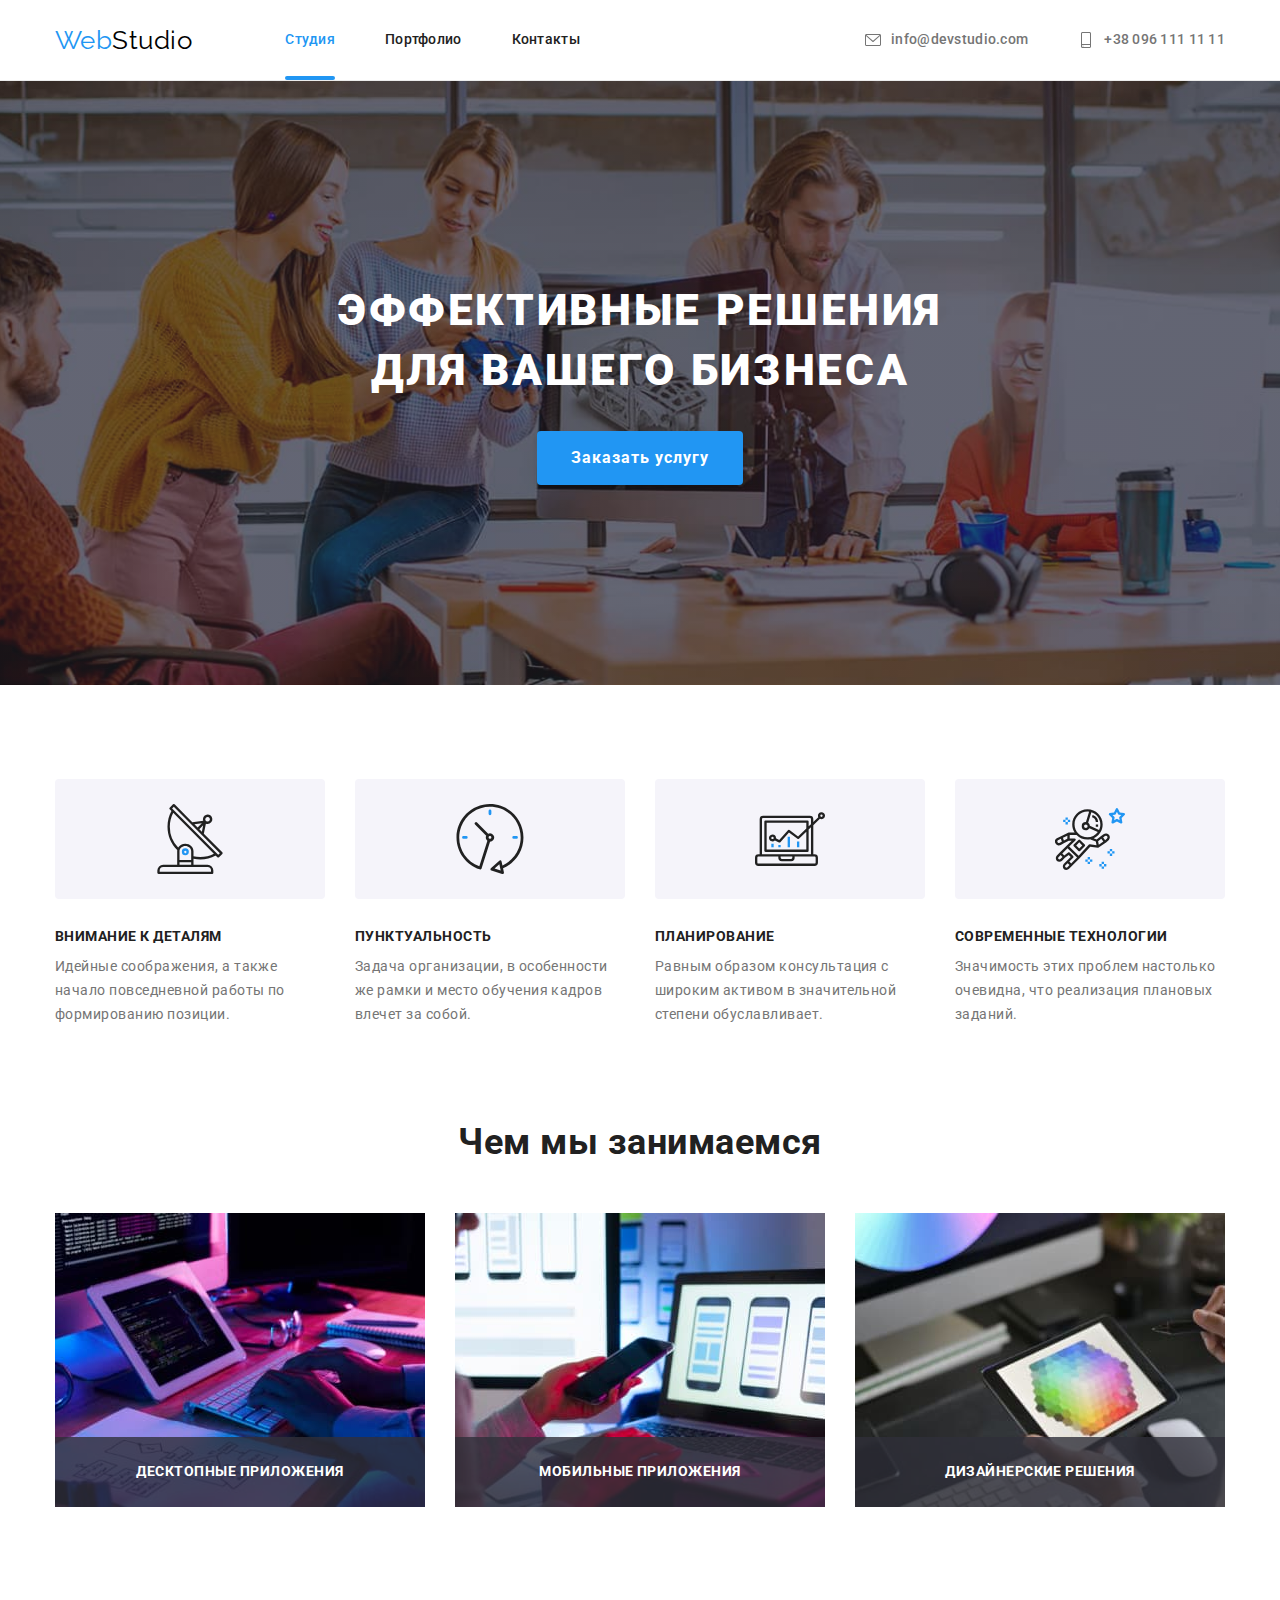
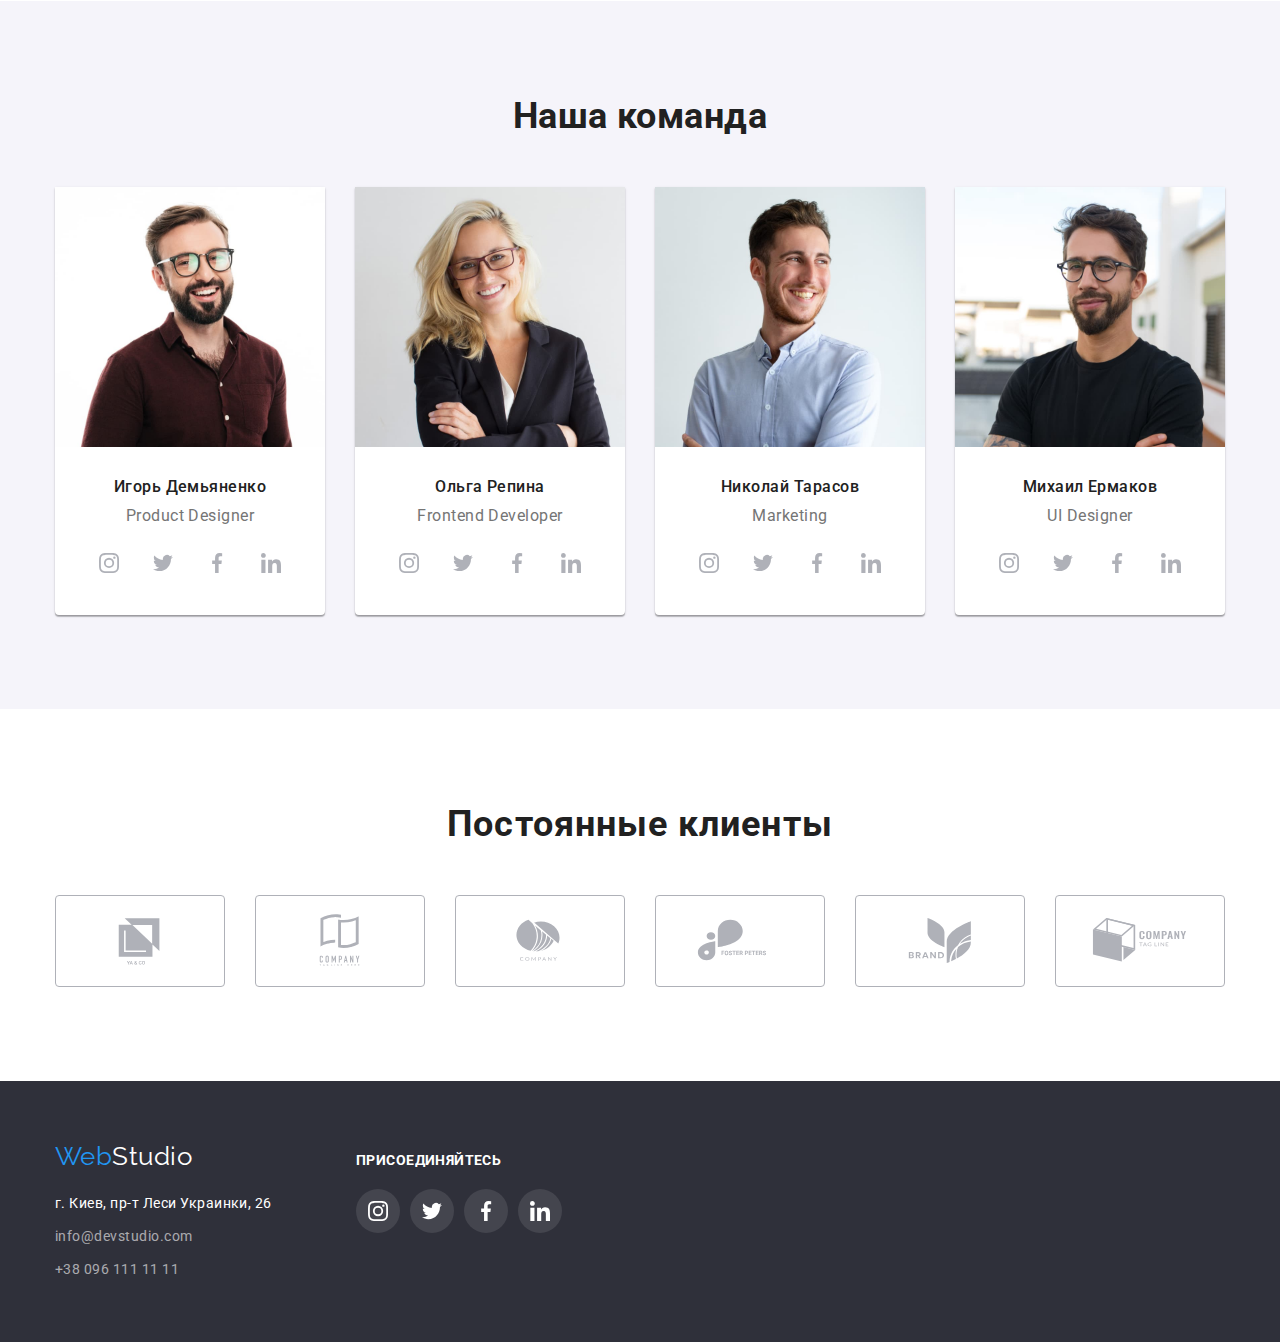
==== index.html @ 8c53078a "copy hw-05" ====
<!DOCTYPE html>
<html lang="ru">

<head>
    <meta charset="UTF-8">
    <meta http-equiv="X-UA-Compatible" content="IE=edge">
    <meta name="viewport" content="width=device-width, initial-scale=1.0">
    <title lang="en">Studio</title>
    <link
        href="https://fonts.googleapis.com/css2?family=Raleway:wght@700&family=Roboto:wght@400;500;700;900&display=swap"
        rel="stylesheet">
    <link rel="stylesheet"
        href="https://cdnjs.cloudflare.com/ajax/libs/modern-normalize/1.1.0/modern-normalize.min.css">
    <link rel="stylesheet" href="./css/styles.css">
</head>

<body>
    <!--Шапка сайта-->
    <header class="page-header">
        <div class="container main-nav">
            <nav class="main-nav">
                <a lang="en" href="./index.html" class="logo link">Web<span class="logo-black">Studio</span></a>
                <ul class="site-nav lists">
                    <li class="item"><a href="./index.html" class="link current">Студия</a></li>
                    <li class="item"><a href="./portfolio.html" class="link">Портфолио</a></li>
                    <li class="item"><a href="" class="link">Контакты</a></li>
                </ul>
            </nav>
            <ul class="auth-nav lists">
                <li class="item"><a href="mailto:info@devstudio.com" lang="en" class="link"><svg class="nav-icon"
                            width="16px" height="16px">
                            <use href="./images/icons.svg#icon-mail"></use>
                        </svg>info@devstudio.com</a></li>
                <li class="item"><a href="tel:+380961111111" class="link"><svg class="nav-icon" width="16px"
                            height="16px">
                            <use href="./images/icons.svg#icon-smartphone"></use>
                        </svg>+38 096 111 11 11</a></li>
            </ul>
        </div>
    </header>
    <!--Основная страница-->
    <main>
        <!--Герой-->
        <section class="hero">
            <div class="hero-overlay">
                <h1 class="hero-title">Эффективные решения для вашего бизнеса</h1>
                <button type="button" class="btn" data-modal-open>Заказать услугу</button>
            </div>
        </section>
        <!--Особенности-->
        <section class="section">
            <div class="container">
                <ul class="features-list lists">
                    <li class="item">
                        <div class="features-icon"><svg width="70px" height="70px">
                                <use href="./images/icons.svg#icon-antenna"></use>
                            </svg></div>
                        <h3 class="features-title">Внимание к деталям</h3>
                        <p class="features-text">Идейные соображения, а также начало повседневной работы по формированию
                            позиции.</p>
                    </li>
                    <li class="item">
                        <div class="features-icon"><svg width="70px" height="70px">
                                <use href="./images/icons.svg#icon-clock"></use>
                            </svg></div>
                        <h3 class="features-title">Пунктуальность</h3>
                        <p class="features-text">Задача организации, в особенности же рамки и место обучения кадров
                            влечет
                            за собой.</p>
                    </li>
                    <li class="item">
                        <div class="features-icon"><svg width="70px" height="70px">
                                <use href="./images/icons.svg#icon-diagram"></use>
                            </svg></div>
                        <h3 class="features-title">Планирование</h3>
                        <p class="features-text">Равным образом консультация с широким активом в значительной степени
                            обуславливает.</p>
                    </li>
                    <li class="item">
                        <div class="features-icon"><svg width="70px" height="70px">
                                <use href="./images/icons.svg#icon-astronaut"></use>
                            </svg></div>
                        <h3 class="features-title">Современные технологии</h3>
                        <p class="features-text">Значимость этих проблем настолько очевидна, что реализация плановых
                            заданий.</p>
                    </li>
                </ul>
            </div>
        </section>
        <!--Чем мы занимаемся-->
        <section class="section about">
            <div class="container">
                <h2 class="about-title">Чем мы занимаемся</h2>
                <ul class="about-list lists">
                    <li class="about-list-item">
                        <img src="./images/box1.jpg" alt="разработка приложений" width="370">
                        <p class="about-list-overlay">Десктопные приложения</p>
                    </li>
                    <li class="about-list-item">
                        <img src="./images/box2.jpg" alt="разработка макета сайта" width="370">
                        <p class="about-list-overlay">Мобильные приложения</p>
                    </li>
                    <li class="about-list-item">
                        <img src="./images/box3.jpg" alt="выбор оттенка из палитры цветов " width="370">
                        <p class="about-list-overlay">Дизайнерские решения</p>
                    </li>
                </ul>
            </div>
        </section>
        <!--Наша команда-->
        <section class="section-team">
            <div class="container">
                <h2 class="team-title">Наша команда</h2>
                <ul class="team-list lists">
                    <li class="item">
                        <img src="./images/ihor.jpg" alt="мужчина с бородой в красной рубашке" width="270" height="260">
                        <div class="team-list-text">
                            <h3 class="title">Игорь Демьяненко</h3>
                            <p lang="en" class="text">Product Designer</p>
                            <ul class="social-list lists">
                                <li class="social-list-item">
                                    <a href="/" class="social-link"><svg class="social-icon" width="20" height="20">
                                            <use href="./images/icons.svg#icon-team_instagram"></use>
                                        </svg></a>
                                </li>
                                <li class="social-list-item"><a href="/" class="social-link"><svg class="social-icon"
                                            width="20" height="20">
                                            <use href="./images/icons.svg#icon-team_twitter"></use>
                                        </svg></a></li>
                                <li class="social-list-item"><a href="/" class="social-link"><svg class="social-icon"
                                            width="20" height="20">
                                            <use href="./images/icons.svg#icon-team_facebook"></use>
                                        </svg></a></li>
                                <li class="social-list-item"><a href="/" class="social-link"><svg class="social-icon"
                                            width="20" height="20">
                                            <use href="./images/icons.svg#icon-team_linkedin"></use>
                                        </svg></a></li>
                            </ul>
                        </div>
                    </li>
                    <li class="item">
                        <img src="./images/olga.jpg" alt="девушка в черном пиджаке" width="270" height="260">
                        <div class="team-list-text">
                            <h3 class="title">Ольга Репина</h3>
                            <p lang="en" class="text">Frontend Developer</p>
                            <ul class="social-list lists">
                                <li class="social-list-item">
                                    <a href="/" class="social-link"><svg class="social-icon" width="20px" height="20px">
                                            <use href="./images/icons.svg#icon-team_instagram"></use>
                                        </svg></a>
                                </li>
                                <li class="social-list-item"><a href="/" class="social-link"><svg class="social-icon"
                                            width="20px" height="20px">
                                            <use href="./images/icons.svg#icon-team_twitter"></use>
                                        </svg></a></li>
                                <li class="social-list-item"><a href="/" class="social-link"><svg class="social-icon"
                                            width="20px" height="20px">
                                            <use href="./images/icons.svg#icon-team_facebook"></use>
                                        </svg></a></li>
                                <li class="social-list-item"><a href="/" class="social-link"><svg class="social-icon"
                                            width="20px" height="20px">
                                            <use href="./images/icons.svg#icon-team_linkedin"></use>
                                        </svg></a></li>
                            </ul>
                        </div>
                    </li>
                    <li class="item">
                        <img src="./images/nikolay.jpg" alt="мужчина в голубой рубашке" width="270" height="260">
                        <div class="team-list-text">
                            <h3 class="title">Николай Тарасов</h3>
                            <p lang="en" class="text">Marketing</p>
                            <ul class="social-list lists">
                                <li class="social-list-item">
                                    <a href="/" class="social-link"><svg class="social-icon" width="20px" height="20px">
                                            <use href="./images/icons.svg#icon-team_instagram"></use>
                                        </svg></a>
                                </li>
                                <li class="social-list-item"><a href="/" class="social-link"><svg class="social-icon"
                                            width="20px" height="20px">
                                            <use href="./images/icons.svg#icon-team_twitter"></use>
                                        </svg></a></li>
                                <li class="social-list-item"><a href="/" class="social-link"><svg class="social-icon"
                                            width="20px" height="20px">
                                            <use href="./images/icons.svg#icon-team_facebook"></use>
                                        </svg></a></li>
                                <li class="social-list-item"><a href="/" class="social-link"><svg class="social-icon"
                                            width="20px" height="20px">
                                            <use href="./images/icons.svg#icon-team_linkedin"></use>
                                        </svg></a></li>
                            </ul>
                        </div>
                    </li>
                    <li class="item">
                        <img src="./images/mikola.jpg" alt="Мужчина с бородой в черной футболке" width="270"
                            height="260">
                        <div class="team-list-text">
                            <h3 class="title">Михаил Ермаков</h3>
                            <p lang="en" class="text">UI Designer</p>
                            <ul class="social-list lists">
                                <li class="social-list-item">
                                    <a href="/" class="social-link"><svg class="social-icon" width="20px" height="20px">
                                            <use href="./images/icons.svg#icon-team_instagram"></use>
                                        </svg></a>
                                </li>
                                <li class="social-list-item"><a href="/" class="social-link"><svg class="social-icon"
                                            width="20px" height="20px">
                                            <use href="./images/icons.svg#icon-team_twitter"></use>
                                        </svg></a></li>
                                <li class="social-list-item"><a href="/" class="social-link"><svg class="social-icon"
                                            width="20px" height="20px">
                                            <use href="./images/icons.svg#icon-team_facebook"></use>
                                        </svg></a></li>
                                <li class="social-list-item"><a href="/" class="social-link"><svg class="social-icon"
                                            width="20px" height="20px">
                                            <use href="./images/icons.svg#icon-team_linkedin"></use>
                                        </svg></a></li>
                            </ul>
                        </div>
                    </li>
                </ul>
            </div>
        </section>
        <!--Клиенты-->
        <section class="section-clients">
            <div class="container">
                <h2 class="clients-title">Постоянные клиенты</h2>
                <ul class="clients-list lists">
                    <li class="clients-item"><a href="/" class="clients-link"><svg class="clients-icon" width="106"
                                height="60px">
                                <use href="./images/icons.svg#icon-company_one"></use>
                            </svg></a></li>
                    <li class="clients-item"><a href="/" class="clients-link"><svg class="clients-icon" width="106"
                                height="60px">
                                <use href="./images/icons.svg#icon-company_two"></use>
                            </svg></a></li>
                    <li class="clients-item"><a href="/" class="clients-link"><svg class="clients-icon" width="106"
                                height="60px">
                                <use href="./images/icons.svg#icon-company_three"></use>
                            </svg></a></li>
                    <li class="clients-item"><a href="/" class="clients-link"><svg class="clients-icon" width="106"
                                height="60px">
                                <use href="./images/icons.svg#icon-company_four"></use>
                            </svg></a></li>
                    <li class="clients-item"><a href="/" class="clients-link"><svg class="clients-icon" width="106"
                                height="60px">
                                <use href="./images/icons.svg#icon-company_five"></use>
                            </svg></a></li>
                    <li class="clients-item"><a href="/" class="clients-link"><svg class="clients-icon" width="106"
                                height="60px">
                                <use href="./images/icons.svg#icon-company_six"></use>
                            </svg></a></li>
                </ul>
            </div>

        </section>

    </main>
    <!--Подвал-->
    <footer class="footer">
        <div class="container">
            <div class="container-address">
                <a lang="en" href="./index.html" class="logo-footer link">Web<span class="logo-white">Studio</span></a>
                <address class="address">
                    <p class="text">г. Киев, пр-т Леси Украинки, 26</p>
                    <ul class="address-list lists">
                        <li class="item"><a href="mailto:info@devstudio.com" lang="en"
                                class="link">info@devstudio.com</a>
                        </li>
                        <li class="item"><a href="tel:+380961111111" class="link">+38 096 111 11 11</a></li>
                    </ul>
                </address>
            </div>
            <div class="container-social">
                <p class="footer-social-text">присоединяйтесь</p>
                <ul class="footer-social-list lists">
                    <li class="footer-social-item"><a href="/" class="footer-social-link"><svg
                                class="footer-social-icon" width="20px" height="20px">
                                <use href="./images/icons.svg#icon-footer_instagram"></use>
                            </svg></a></li>
                    <li class="footer-social-item"><a href="/" class="footer-social-link"><svg
                                class="footer-social-icon" width="20px" height="20px">
                                <use href="./images/icons.svg#icon-footer_twitter"></use>
                            </svg></a></li>
                    <li class="footer-social-item"><a href="/" class="footer-social-link"><svg
                                class="footer-social-icon" width="20px" height="20px">
                                <use href="./images/icons.svg#icon-footer_facebook"></use>
                            </svg></a></li>
                    <li class="footer-social-item"><a href="/" class="footer-social-link"><svg
                                class="footer-social-icon" width="20px" height="20px">
                                <use href="./images/icons.svg#icon-footer_linkedin"></use>
                            </svg></a></li>
                </ul>
            </div>
        </div>
    </footer>
    <!-- Модальное окно -->
    <div class="backdrop is-hidden" data-modal>
        <div class="modal">
            <button class="close-button"><svg class="close-icon" width="18" height="18" data-modal-close>
                    <use href="./images/icons.svg#icon-close"></use>
                </svg></button>
        </div>

    </div>
<script src="./modal.js"></script>
</body>

</html>
---- css/styles.css ----
:root {
  --primary-text-color: #757575;
  --title-text-color: #212121;
  --accent-color: #2196f3;
  --white-color: #ffffff;
  --black-color: #000000;
  --bg-color: #ffffff;
  --modal-bg-color: #ffffff;
  --hero-bg-color: #2f303a;
  --section-color: #f5f4fa;
  --address-link-color: rgba(255, 255, 255, 0.6);
}

body {
  font-family: 'Roboto', sans-serif;
  letter-spacing: 0.03em;
  background-color: var(--bg-color);
  color: var(--primary-text-color);
}

.lists {
  list-style: none;
}
.link {
  text-decoration: none;
}
.hide-title {
  position: absolute;
  width: 1px;
  height: 1px;
  margin: -1px;
  border: 0;
  padding: 0;
  white-space: nowrap;
  clip-path: inset(100%);
  clip: rect(0 0 0 0);
  overflow: hidden;
  opacity: 0;
}
/* container */
.container {
  margin-left: auto;
  margin-right: auto;
  padding: 0 15px;
  width: 1200px;
}
/* section */
.section {
  padding-top: 94px;
}
/* Допустимы сброс стилей по ТЗ */
h1,
h2,
h3,
h4,
h5,
h6,
p {
  margin: 0;
}

ul {
  padding: 0;
  margin: 0;
}
img {
  display: block;
  max-width: 100%;
}
/* header */
.page-header {
  border-bottom: 1px solid #ececec;
}

.main-nav {
  display: flex;
  align-items: center;
}

/* logo */
.logo {
  display: block;
  margin-right: 93px;

  font-family: Raleway, sans-serif;
  font-size: 26px;
  line-height: 1.19;
  color: var(--accent-color);
}
.logo-black {
  color: var(--black-color);
}
/* site nav */
.site-nav {
  display: flex;
}
.site-nav .item + .item,
.auth-nav .item + .item {
  margin-left: 50px;
}
.site-nav .link {
  display: block;
  padding-top: 32px;
  padding-bottom: 32px;

  font-weight: 500;
  font-size: 14px;
  line-height: 1.14;
  letter-spacing: 0.02em;
  color: var(--title-text-color);

  transition: color 250ms cubic-bezier(0.4, 0, 0.2, 1);
}
.site-nav .link:hover,
.site-nav .link:focus,
.auth-nav .link:hover,
.auth-nav .link:focus {
  color: var(--accent-color);
}
.site-nav .link.current {
  position: relative;
  color: var(--accent-color);
}
.link.current::after {
  display: block;
  content: '';
  position: absolute;
  bottom: 0;
  width: 100%;
  height: 4px;

  background-color: var(--accent-color);
  border-radius: 2px;
}
/* auth nav */
.auth-nav {
  display: flex;
  margin-left: auto;
}
.auth-nav > .item > .link {
  display: flex;
}
.nav-icon {
  fill: currentColor;
  margin-right: 10px;
}

.auth-nav .link {
  display: block;
  padding-top: 32px;
  padding-bottom: 32px;

  font-weight: 500;
  font-size: 14px;
  line-height: 1.14;
  letter-spacing: 0.02em;
  color: var(--primary-text-color);

  transition: color 250ms cubic-bezier(0.4, 0, 0.2, 1);
}

/* Стили для index.html*/
/* hero */
.hero-overlay {
  padding-top: 200px;
  padding-bottom: 200px;
  margin-left: auto;
  margin-right: auto;
  text-align: center;
  max-width: 1600px;

  background-color: var(--hero-bg-color);
  background-image: linear-gradient(to right, rgba(47, 48, 58, 0.4), rgba(47, 48, 58, 0.4)),
    url('../images/hero.jpg');
  background-position: center;
  background-size: cover;
}

.hero-title {
  margin: 0 auto;
  width: 696px;
  margin-bottom: 30px;

  font-weight: 900;
  font-size: 44px;
  line-height: 1.36;
  letter-spacing: 0.06em;
  text-transform: uppercase;
  color: var(--white-color);
}
.btn {
  padding: 10px 32px;
  min-width: 200px;
  border-radius: 4px;
  border-color: transparent;

  font-family: inherit;
  font-weight: 700;
  font-size: 16px;
  line-height: 1.88;
  letter-spacing: 0.06em;
  background-color: var(--accent-color);
  color: var(--white-color);
  cursor: pointer;
  box-shadow: 0px 4px 4px rgba(0, 0, 0, 0.15);

  transition: background-color 250ms cubic-bezier(0.4, 0, 0.2, 1);
}
.btn:hover,
.btn:focus {
  background-color: #188ce8;
}
/* features */
.features-list {
  display: flex;
}
.features-icon {
  display: flex;
  justify-content: center;
  align-items: center;
  margin-bottom: 30px;
  width: 270px;
  height: 120px;

  background-color: var(--section-color);
  border-radius: 4px;
}
.features-list .item {
  width: 270px;
  margin-right: 30px;
}
.features-list .item:last-child {
  margin-right: 0;
}
.features-title {
  margin-bottom: 10px;

  font-weight: 700;
  font-size: 14px;
  line-height: 1.14;
  text-transform: uppercase;
  color: var(--title-text-color);
}
.features-text {
  font-size: 14px;
  line-height: 1.71;
}
/* about & team */
.section.about {
  padding-bottom: 94px;
}
.about-list {
  display: flex;
  justify-content: space-between;
}
.about-title,
.team-title {
  margin-bottom: 50px;

  font-weight: 700;
  font-size: 36px;
  line-height: 1.17;
  text-align: center;
  color: var(--title-text-color);
}
/* about-overlay */
.about-list-item {
  position: relative;
}
.about-list-overlay {
  position: absolute;
  bottom: 0;
  width: 100%;
  height: 70px;
  display: flex;
  justify-content: center;
  align-items: center;

  font-weight: 700;
  font-size: 14px;
  line-height: 1.14;
  text-transform: uppercase;
  color: var(--white-color);
  background-color: rgba(47, 48, 58, 0.8);
}
/* ------ */
.section-team {
  padding-top: 94px;
  padding-bottom: 94px;
  background-color: var(--section-color);
}

.team-list {
  display: flex;
  justify-content: space-between;
}
.team-list > .item {
  text-align: center;
  background-color: var(--bg-color);

  box-shadow: 0px 1px 3px rgba(0, 0, 0, 0.12), 0px 1px 1px rgba(0, 0, 0, 0.14),
    0px 2px 1px rgba(0, 0, 0, 0.2);
  border-radius: 0px 0px 4px 4px;
}
.team-list-text {
  padding-top: 30px;
  padding-bottom: 30px;
}
.team-list .title {
  padding-bottom: 10px;

  font-weight: 500;
  font-size: 16px;
  line-height: 1.19;
  color: var(--title-text-color);
}
.team-list .text {
  font-size: 16px;
  line-height: 1.19;
}
/* social list */
.social-list {
  display: flex;
  margin-top: 16px;
  justify-content: center;
}
.social-list-item {
  width: 44px;
  height: 44px;
}

.social-list-item + .social-list-item {
  margin-left: 10px;
}
.social-link {
  width: 100%;
  height: 100%;
  background-color: var(--white-color);
  display: flex;
  align-items: center;
  justify-content: center;
  border-radius: 50%;

  transition: background-color 250ms cubic-bezier(0.4, 0, 0.2, 1);
}
.social-icon {
  fill: #afb1b8;

  transition: fill 250ms cubic-bezier(0.4, 0, 0.2, 1);
}
.social-link:hover,
.social-link:focus {
  background-color: var(--accent-color);
}
.social-link:hover .social-icon,
.social-link:focus .social-icon {
  fill: var(--white-color);
}
/* clients */
.section-clients {
  padding: 94px 0;
}
.clients-title {
  margin-bottom: 50px;

  font-weight: 700;
  font-size: 36px;
  line-height: 1.17;
  text-align: center;
  letter-spacing: 0.03em;
  color: var(--title-text-color);
}
.clients-list {
  display: flex;
  justify-content: center;
}
.clients-item {
  width: 170px;
  height: 92px;
}
.clients-item + .clients-item {
  margin-left: 30px;
}
.clients-link {
  width: 100%;
  height: 100%;
  display: flex;
  justify-content: center;
  align-items: center;

  border: 1px solid #afb1b8;
  border-radius: 4px;

  transition: border 250ms cubic-bezier(0.4, 0, 0.2, 1);
}
.clients-icon {
  fill: #afb1b8;

  transition: fill 250ms cubic-bezier(0.4, 0, 0.2, 1);
}
.clients-link:hover,
.clients-link:focus {
  border: 1px solid var(--accent-color);
}
.clients-link:hover .clients-icon,
.clients-link:focus .clients-icon {
  fill: var(--accent-color);
}

/* footer */
.footer {
  padding-top: 60px;
  padding-bottom: 60px;

  background-color: var(--hero-bg-color);
}
.logo-footer {
  display: block;
  width: 145px;

  font-family: Raleway, sans-serif;
  font-size: 26px;
  line-height: 1.19;
  color: var(--accent-color);
}
.logo-white {
  color: var(--white-color);
}
.address {
  display: block;
  width: 231px;
  margin-top: 20px;
}
.address .text {
  font-size: 14px;
  line-height: 1.71;
  font-style: normal;
  color: var(--white-color);
}
.address-list .link {
  font-style: normal;
  font-size: 14px;
  line-height: 1.71;
  color: var(--address-link-color);
}
.address-list > .item {
  padding-top: 9px;
}
/* footer-social */
.footer .container {
  display: flex;
  align-items: baseline;
}
.container-address {
  width: 231px;
}
.container-social {
  width: 206px;
  margin-left: 70px;
  align-items: flex-start;
}
.footer-social-text {
  display: block;
  margin-bottom: 20px;

  font-weight: 700;
  font-size: 14px;
  line-height: 1.14;
  letter-spacing: 0.03em;
  text-transform: uppercase;
  color: var(--white-color);
}
.footer-social-list {
  display: flex;
  justify-content: center;
}
.footer-social-item {
  width: 44px;
  height: 44px;
}
.footer-social-item + .footer-social-item {
  margin-left: 10px;
}
.footer-social-link {
  width: 100%;
  height: 100%;
  display: flex;
  justify-content: center;
  align-items: center;

  background-color: rgba(255, 255, 255, 0.1);
  border-radius: 50%;

  transition: background-color 250ms cubic-bezier(0.4, 0, 0.2, 1);
}
.footer-social-icon {
  fill: var(--white-color);
}
.footer-social-link:hover,
.footer-social-link:focus {
  background-color: var(--accent-color);
}

/* Стили для portfolio.html */
/* buttons */
.section-portfolio {
  padding-top: 94px;
  padding-bottom: 94px;
}
.buttons-list {
  display: flex;
  justify-content: center;
  margin-bottom: 50px;
}
.buttons-list > .item {
  margin-left: 8px;
}
.buttons-list > .item:first-child {
  margin-left: 0;
}
.buttons {
  padding: 6px 22px;
  border-radius: 4px;
  border-color: transparent;

  font-family: Roboto, sans-serif;
  font-weight: 500;
  font-size: 16px;
  line-height: 1.62;
  background-color: var(--section-color);
  color: var(--title-text-color);

  transition: background-color 250ms cubic-bezier(0.4, 0, 0.2, 1),
    box-shadow 250ms cubic-bezier(0.4, 0, 0.2, 1);
}
.buttons:hover,
.buttons:focus {
  background-color: var(--accent-color);
  color: var(--white-color);
  box-shadow: 0px 3px 1px rgba(0, 0, 0, 0.1), 0px 1px 2px rgba(0, 0, 0, 0.08),
    0px 2px 2px rgba(0, 0, 0, 0.12);
  cursor: pointer;
}
/* cards */
.cards {
  display: flex;
  flex-wrap: wrap;
  margin-left: -30px;
  margin-bottom: -30px;
}
.cards > .item {
  max-width: 370px;
  margin-left: 30px;
  margin-bottom: 30px;

  transition: box-shadow 250ms cubic-bezier(0.4, 0, 0.2, 1);
}
.cards > .item:hover {
  box-shadow: 0px 1px 1px rgba(0, 0, 0, 0.12), 0px 4px 4px rgba(0, 0, 0, 0.06),
    1px 4px 6px rgba(0, 0, 0, 0.16);
  cursor: pointer;
}
.cards-text-box {
  padding: 20px 24px;
  border: 1px solid #eeeeee;
  border-top: none;
}

.cards-tittle {
  margin-bottom: 4px;

  font-weight: 700;
  font-size: 18px;
  line-height: 2;
  letter-spacing: 0.06em;
  color: var(--title-text-color);
}
.cards-text {
  font-size: 16px;
  line-height: 1.88;
}
/* cards-overlay */
.cards-image {
  position: relative;
  overflow: hidden;
}
.cards-overlay {
  position: absolute;
  top: 0;
  width: 100%;
  height: 100%;
  padding: 63px 24px;

  font-size: 18px;
  line-height: 1.56;
  color: var(--white-color);
  background-color: rgba(33, 150, 243, 0.9);
  transform: translateY(100%);

  transition: transform 250ms cubic-bezier(0.4, 0, 0.2, 1);
}
.cards > .item:hover .cards-overlay {
  transform: translateY(0);
}
/* Модальное окно */
.backdrop {
  position: fixed;
  top: 0;
  left: 0;
  width: 100%;
  height: 100%;
  z-index: 1;

  background-color: rgba(0, 0, 0, 0.2);

  transition: opacity 250ms cubic-bezier(0.4, 0, 0.2, 1),
    visibility 250ms cubic-bezier(0.4, 0, 0.2, 1);
}
.backdrop.is-hidden {
  visibility: hidden;
  opacity: 0;
  pointer-events: none;
}
.backdrop.is-hidden .modal {
  transform: translate(500px, 500px);
}
.modal {
  position: absolute;
  top: 50%;
  left: 50%;
  transform: translate(-50%, -50%);

  min-width: 528px;
  min-height: 581px;

  background-color: var(--modal-bg-color);
  box-shadow: 0px 1px 3px rgba(0, 0, 0, 0.12), 0px 1px 1px rgba(0, 0, 0, 0.14),
    0px 2px 1px rgba(0, 0, 0, 0.2);
  border-radius: 4px;

  transition: transform 250ms cubic-bezier(0.4, 0, 0.2, 1);
}
.close-button {
  position: absolute;
  top: 8px;
  right: 8px;

  display: flex;
  justify-content: center;
  align-items: center;
  width: 30px;
  height: 30px;

  border-radius: 50%;
  background: #ffffff;
  border: 1px solid rgba(0, 0, 0, 0.1);
  cursor: pointer;
}
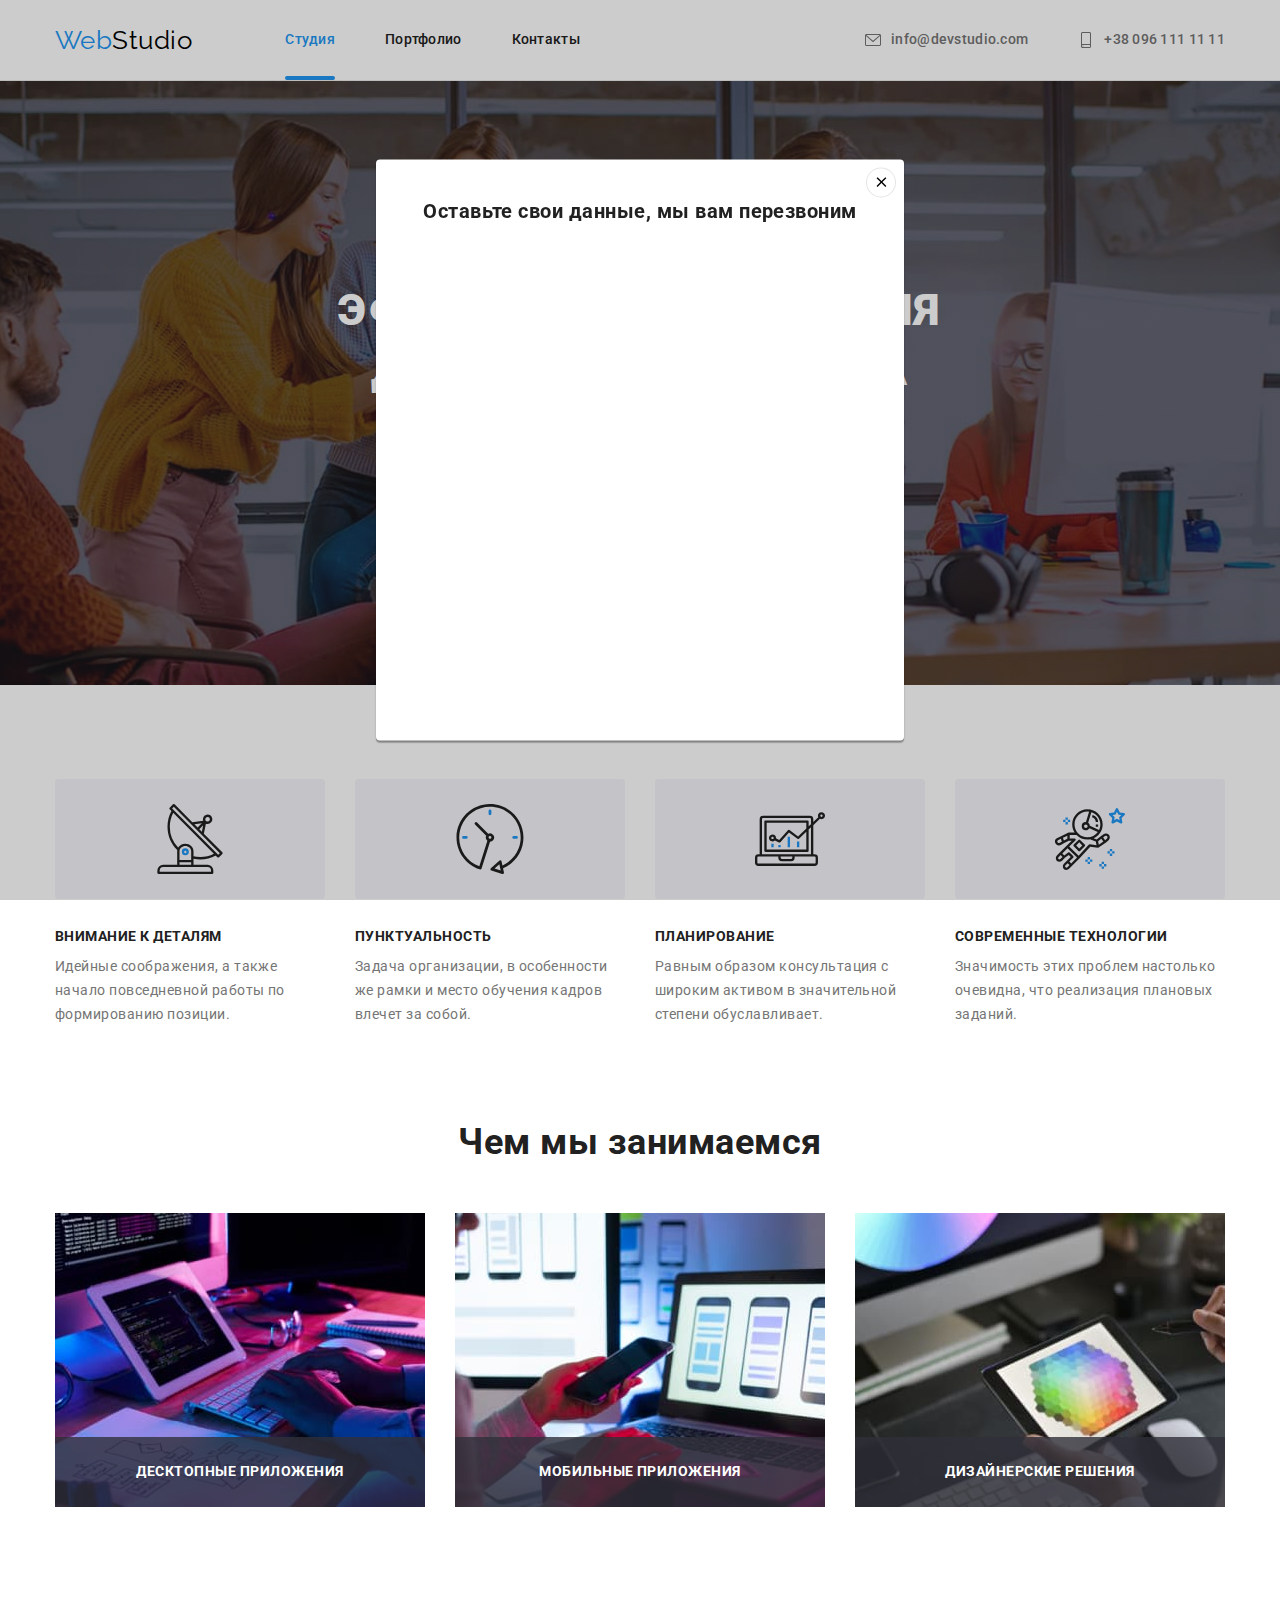
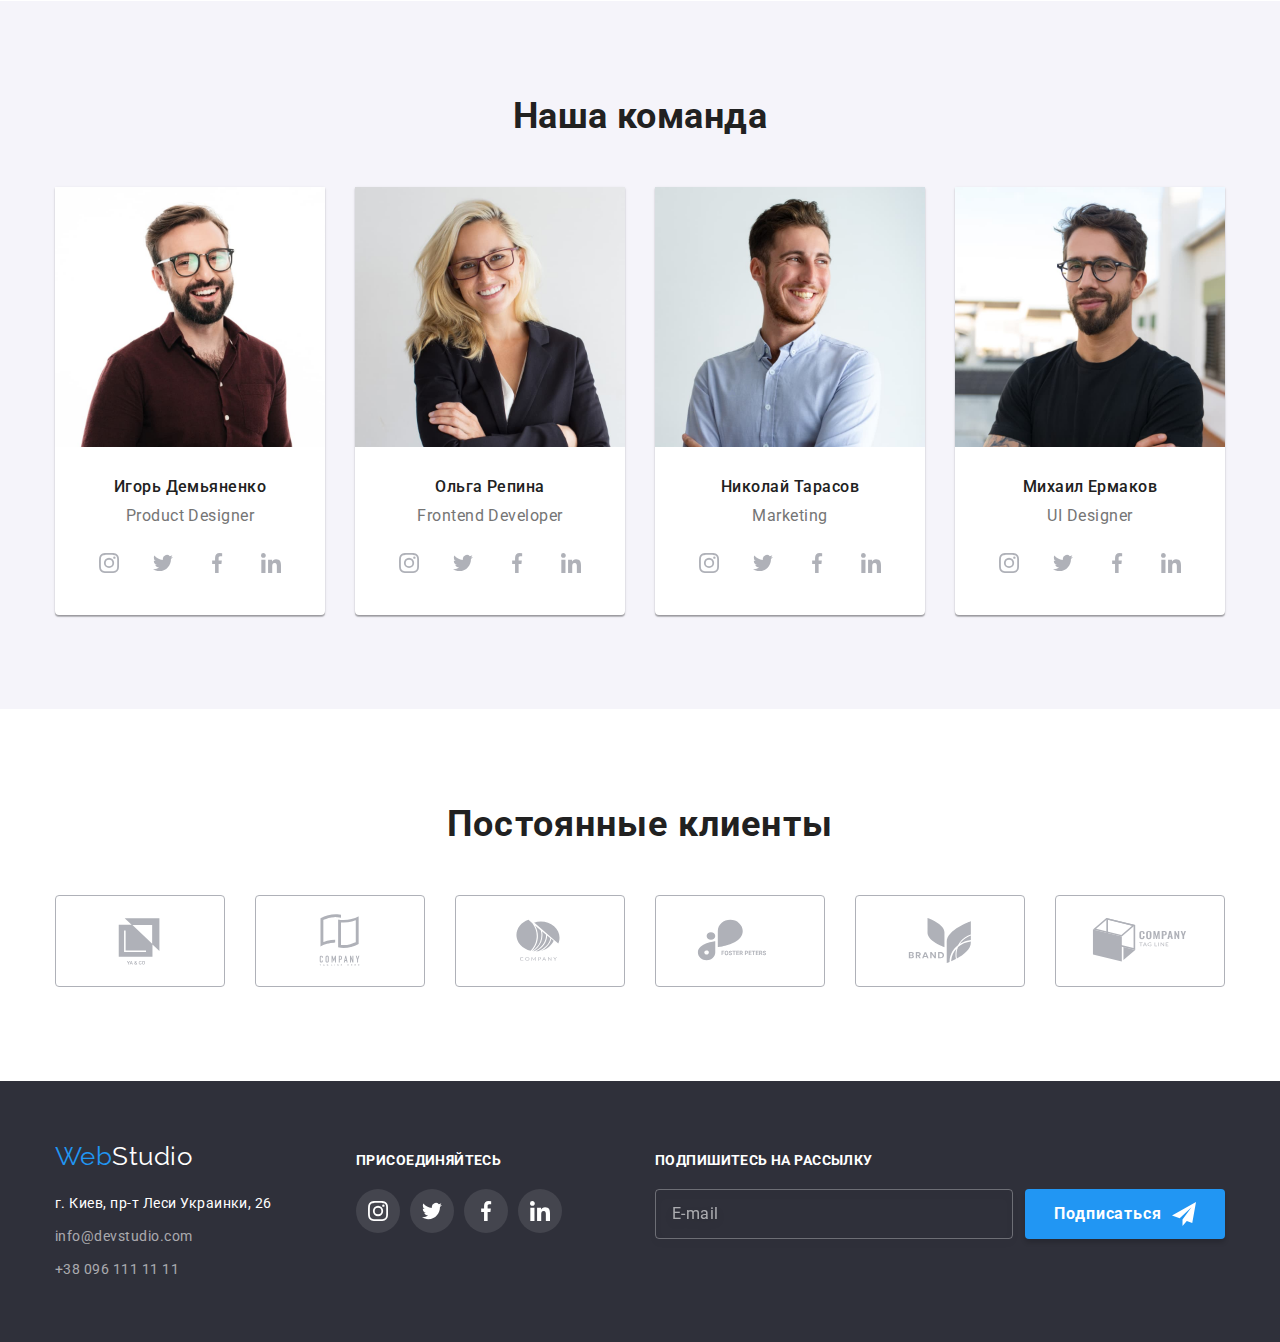
==== commit 5eb327e5: "форма в подвале" ====
--- a/index.html
+++ b/index.html
@@ -291,18 +291,31 @@
                             </svg></a></li>
                 </ul>
             </div>
+            <div class="container-footer-form">
+                <p class="footer-form-text">Подпишитесь на рассылку</p>
+                <form class="footer-form">
+                    <input class="footer-form-input" type="email" name="footer-user-email" placeholder="E-mail"
+                        required>
+                    <button type="submit" class="footer-form-button btn">Подписаться<svg class="footer-form-icon"
+                            width="24" height="24">
+                            <use href="./images/icons.svg#icon-icon-send"></use>
+                        </svg></button>
+                </form>
+            </div>
         </div>
     </footer>
     <!-- Модальное окно -->
-    <div class="backdrop is-hidden" data-modal>
+    <div class="backdrop " data-modal>
         <div class="modal">
             <button class="close-button"><svg class="close-icon" width="18" height="18" data-modal-close>
                     <use href="./images/icons.svg#icon-close"></use>
                 </svg></button>
+                <p class="modal-titile">Оставьте свои данные, мы вам перезвоним</p>
+                
         </div>
 
     </div>
-<script src="./modal.js"></script>
+    <script src="./modal.js"></script>
 </body>
 
 </html>--- a/css/styles.css
+++ b/css/styles.css
@@ -459,7 +459,8 @@
   margin-left: 70px;
   align-items: flex-start;
 }
-.footer-social-text {
+.footer-social-text,
+.footer-form-text {
   display: block;
   margin-bottom: 20px;
 
@@ -500,6 +501,48 @@
 .footer-social-link:focus {
   background-color: var(--accent-color);
 }
+.container-footer-form {
+  /* outline: 1px solid tomato; */
+  width: 570px;
+  margin-left: 93px;
+}
+.footer-form {
+  display: flex;
+  align-items: center;
+}
+.footer-form-input {
+  min-width: 358px;
+  height: 50px;
+  padding-left: 16px;
+  margin-right: 12px;
+
+  font-size: 16px;
+  line-height: 1.25;
+  letter-spacing: 0.03em;
+  color: rgba(255, 255, 255, 0.6);
+  background-color: transparent;
+
+  border: 1px solid rgba(255, 255, 255, 0.3);
+  filter: drop-shadow(0px 4px 4px rgba(0, 0, 0, 0.15));
+  border-radius: 4px;
+}
+.footer-form-input::placeholder {
+  font-size: 16px;
+  line-height: 1.25;
+  letter-spacing: 0.03em;
+  color: rgba(255, 255, 255, 0.6);
+}
+.footer-form-button {
+  display: flex;
+  align-items: center;
+  justify-content: center;
+  height: 50px;
+  padding: 0;
+}
+.footer-form-icon {
+  margin-left: 10px;
+}
+
 
 /* Стили для portfolio.html */
 /* buttons */
@@ -632,6 +675,7 @@
 
   min-width: 528px;
   min-height: 581px;
+  padding: 40px;
 
   background-color: var(--modal-bg-color);
   box-shadow: 0px 1px 3px rgba(0, 0, 0, 0.12), 0px 1px 1px rgba(0, 0, 0, 0.14),
@@ -656,3 +700,10 @@
   border: 1px solid rgba(0, 0, 0, 0.1);
   cursor: pointer;
 }
+.modal-titile {
+font-weight: 700;
+font-size: 20px;
+line-height: 1.15;
+text-align: center;
+color: var(--title-text-color);
+}
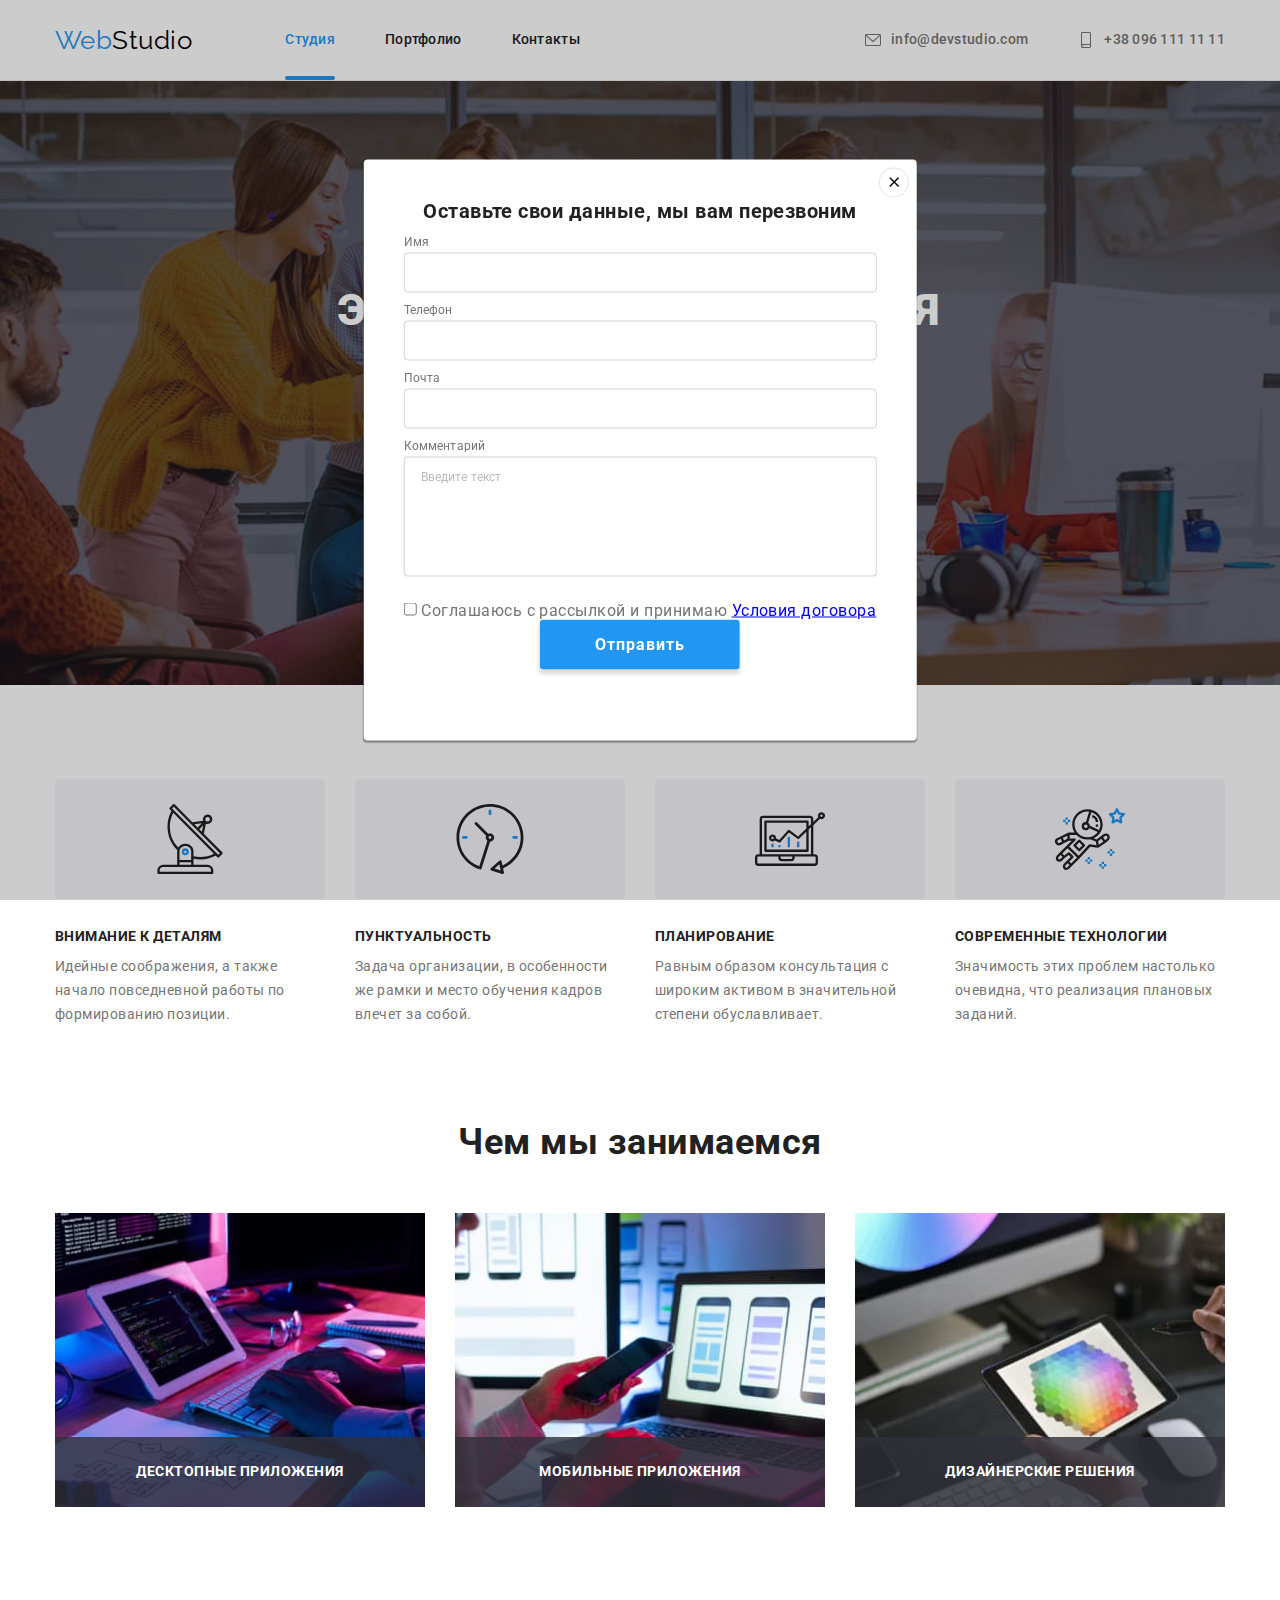
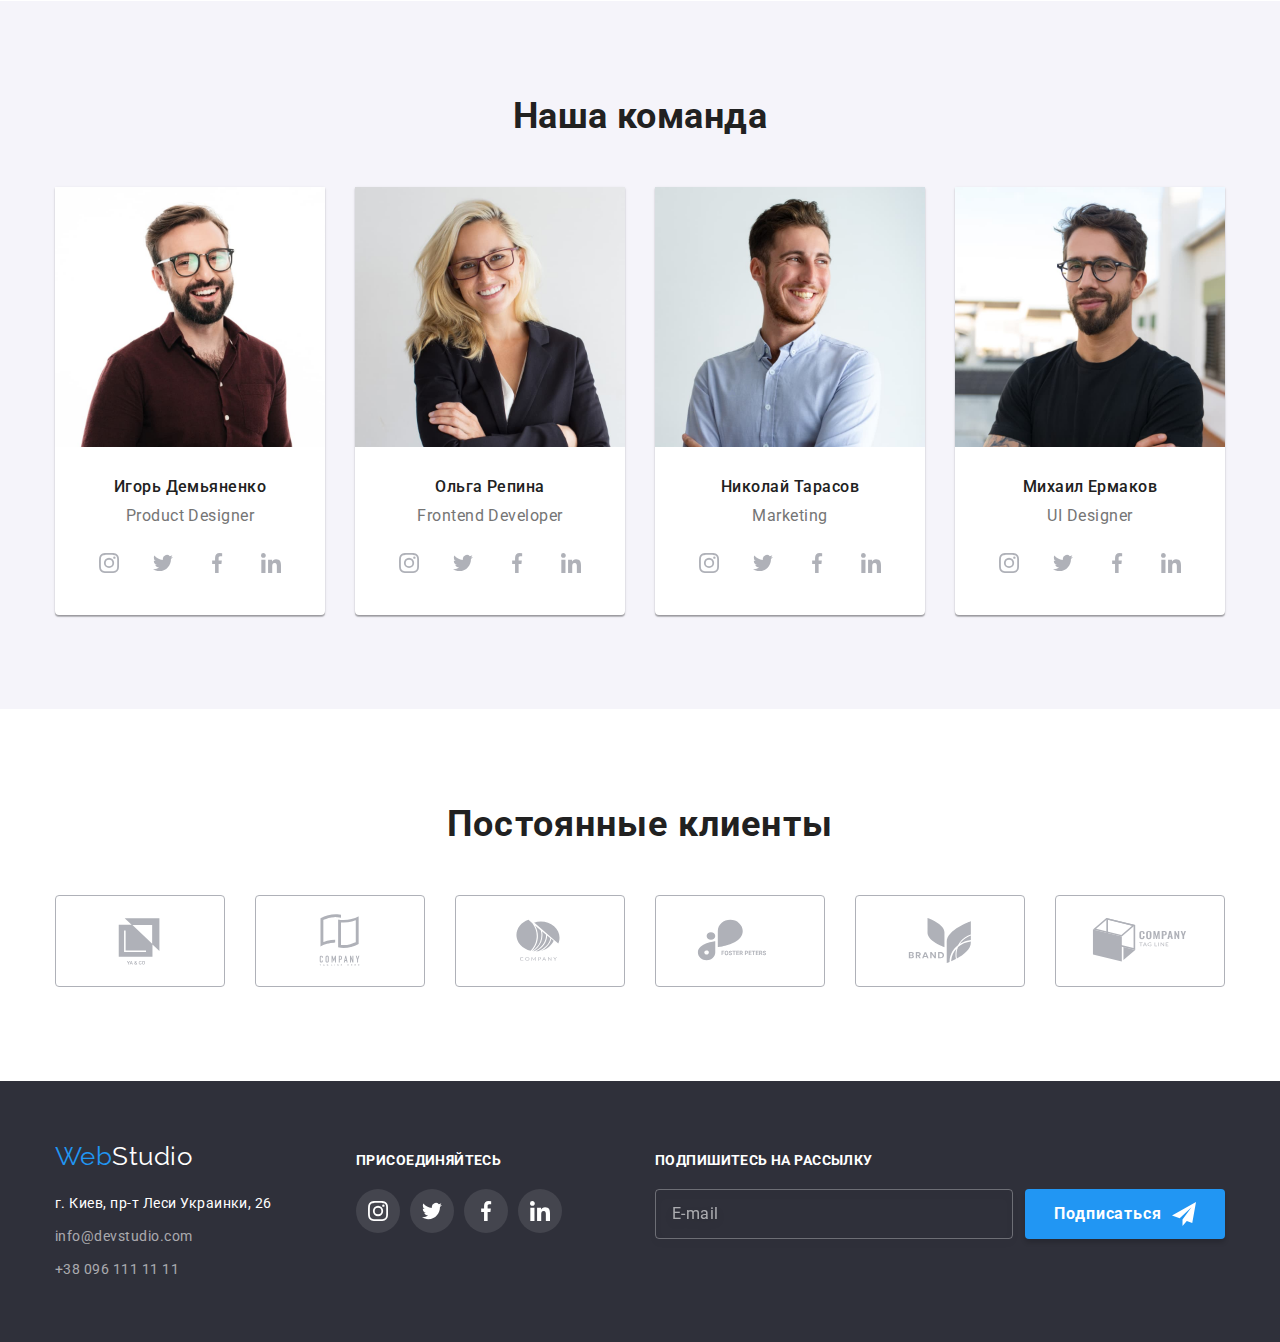
==== commit c9924361: "начал формы в модалке" ====
--- a/index.html
+++ b/index.html
@@ -310,8 +310,30 @@
             <button class="close-button"><svg class="close-icon" width="18" height="18" data-modal-close>
                     <use href="./images/icons.svg#icon-close"></use>
                 </svg></button>
-                <p class="modal-titile">Оставьте свои данные, мы вам перезвоним</p>
-                
+            <p class="modal-titile">Оставьте свои данные, мы вам перезвоним</p>
+            <form class="modal-form">
+                <div class="modal-field">
+                    <label class="modal-label" for="user-name">Имя</label>
+                    <input class="modal-input" type="text" name="user-name" id="user-name" required>
+                </div>
+                <div class="modal-field">
+                    <label class="modal-label" for="user-tel">Телефон</label>
+                    <input class="modal-input" type="tel" name="user-tel" id="user-tel" required>
+                </div>
+                <div class="modal-field">
+                    <label class="modal-label" for="user-email">Почта</label>
+                    <input class="modal-input" type="email" name="user-email" id="user-email" required>
+                </div>
+                <div class="modal-field">
+                    <label class="modal-label" for="comment">Комментарий</label>
+                    <textarea class="modal-textarea" name="comment" id="comment" placeholder="Введите текст"></textarea>
+                </div>
+                <div class="modal-field">
+                    <input class="modal-checkbox" type="checkbox"> Соглашаюсь с рассылкой и принимаю <a href="/">Условия договора</a>
+                </div>
+                <button type="submit" class="modal-button btn">Отправить</button>
+            </form>
+
         </div>
 
     </div>
--- a/css/styles.css
+++ b/css/styles.css
@@ -543,7 +543,6 @@
   margin-left: 10px;
 }
 
-
 /* Стили для portfolio.html */
 /* buttons */
 .section-portfolio {
@@ -701,9 +700,50 @@
   cursor: pointer;
 }
 .modal-titile {
-font-weight: 700;
-font-size: 20px;
-line-height: 1.15;
-text-align: center;
-color: var(--title-text-color);
-}
+  margin-bottom: 12px;
+  font-weight: 700;
+  font-size: 20px;
+  line-height: 1.15;
+  text-align: center;
+  color: var(--title-text-color);
+}
+.modal-input {
+  margin-bottom: 10px;
+
+  width: 100%;
+  height: 40px;
+  border: 1px solid rgba(33, 33, 33, 0.2);
+  border-radius: 4px;
+  background-color: transparent;
+}
+.modal-button {
+  display: block;
+  margin: 0 auto;
+  padding: 0;
+  height: 50px;
+}
+.modal-label {
+  display: block;
+  margin-bottom: 4px;
+
+  font-size: 12px;
+  line-height: 1.17;
+  letter-spacing: 0.01em;
+}
+.modal-textarea {
+  margin-bottom: 20px;
+  padding: 12px 16px;
+  width: 100%;
+  height: 120px;
+  resize: none;
+
+  border: 1px solid rgba(33, 33, 33, 0.2);
+  border-radius: 4px;
+}
+.modal-textarea::placeholder {
+  font-weight: 400;
+  font-size: 12px;
+  line-height: 1.17;
+  letter-spacing: 0.01em;
+  color: rgba(117, 117, 117, 0.5);
+}
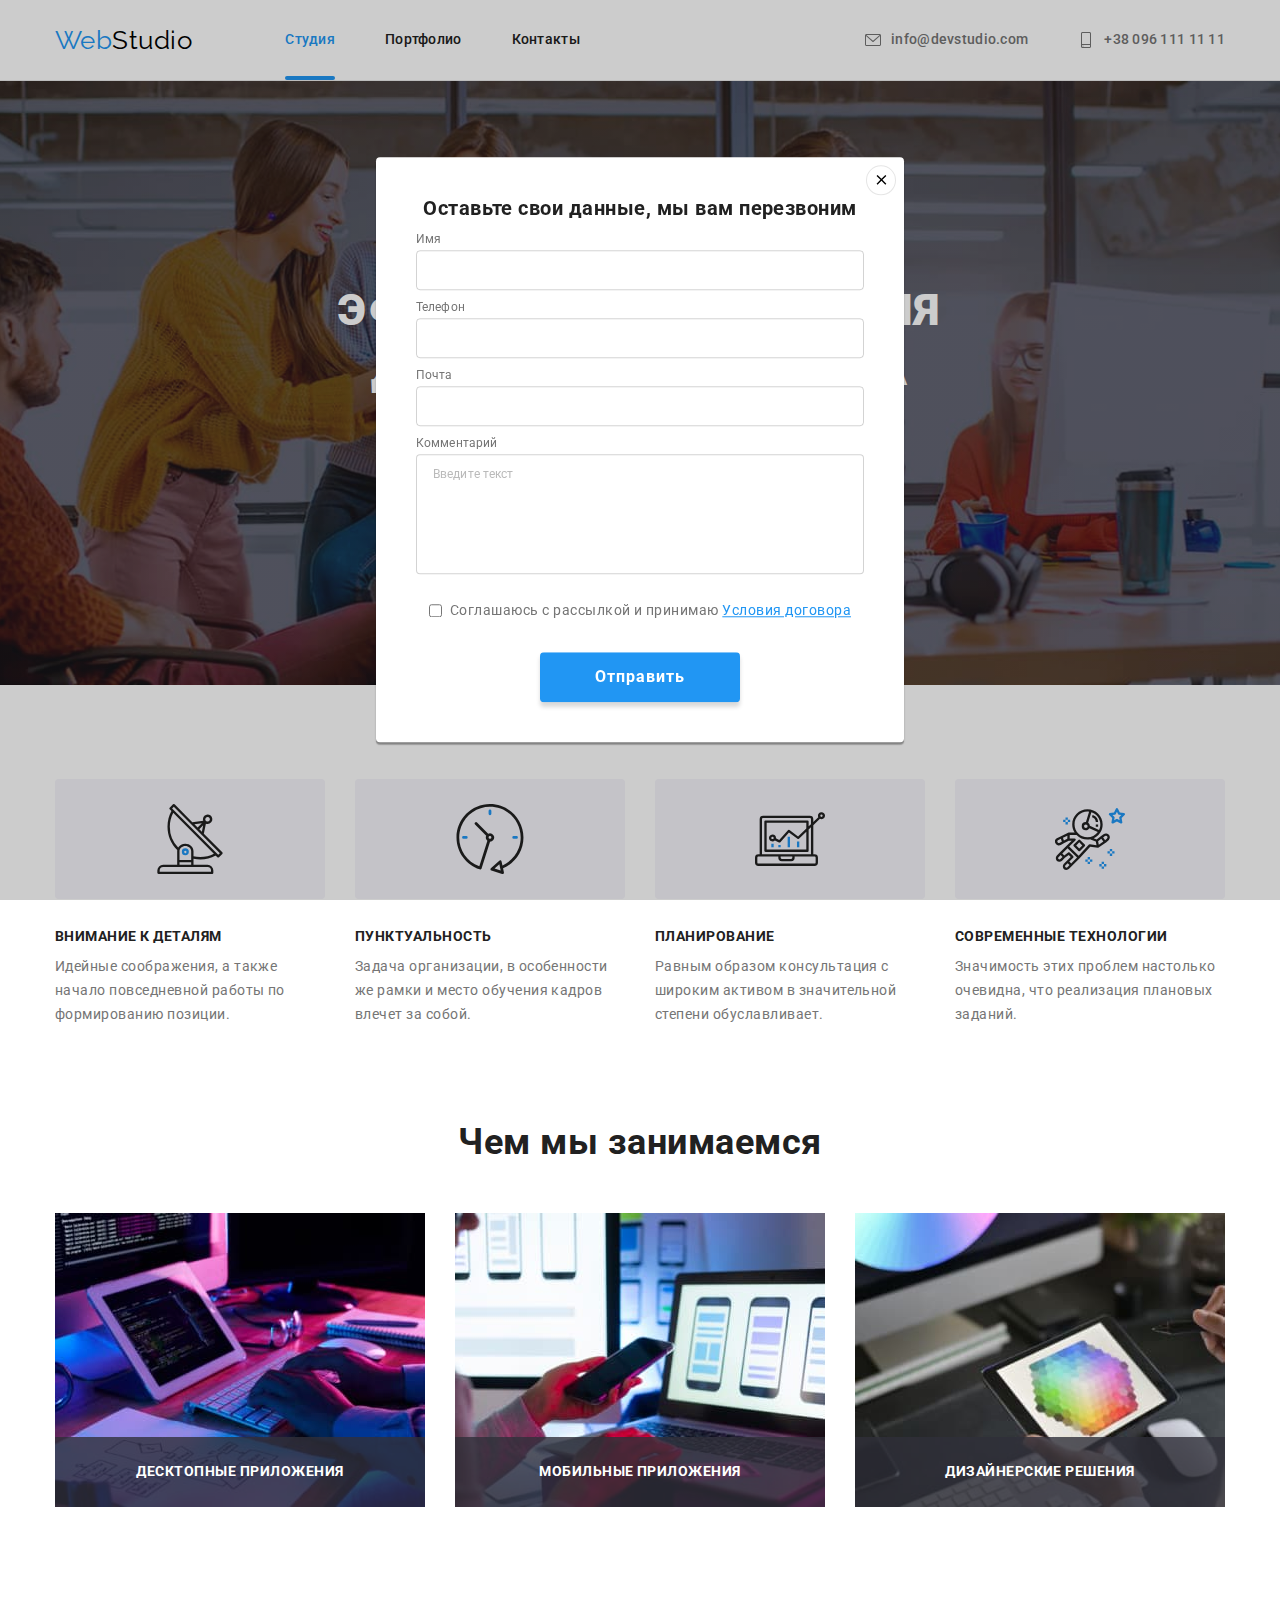
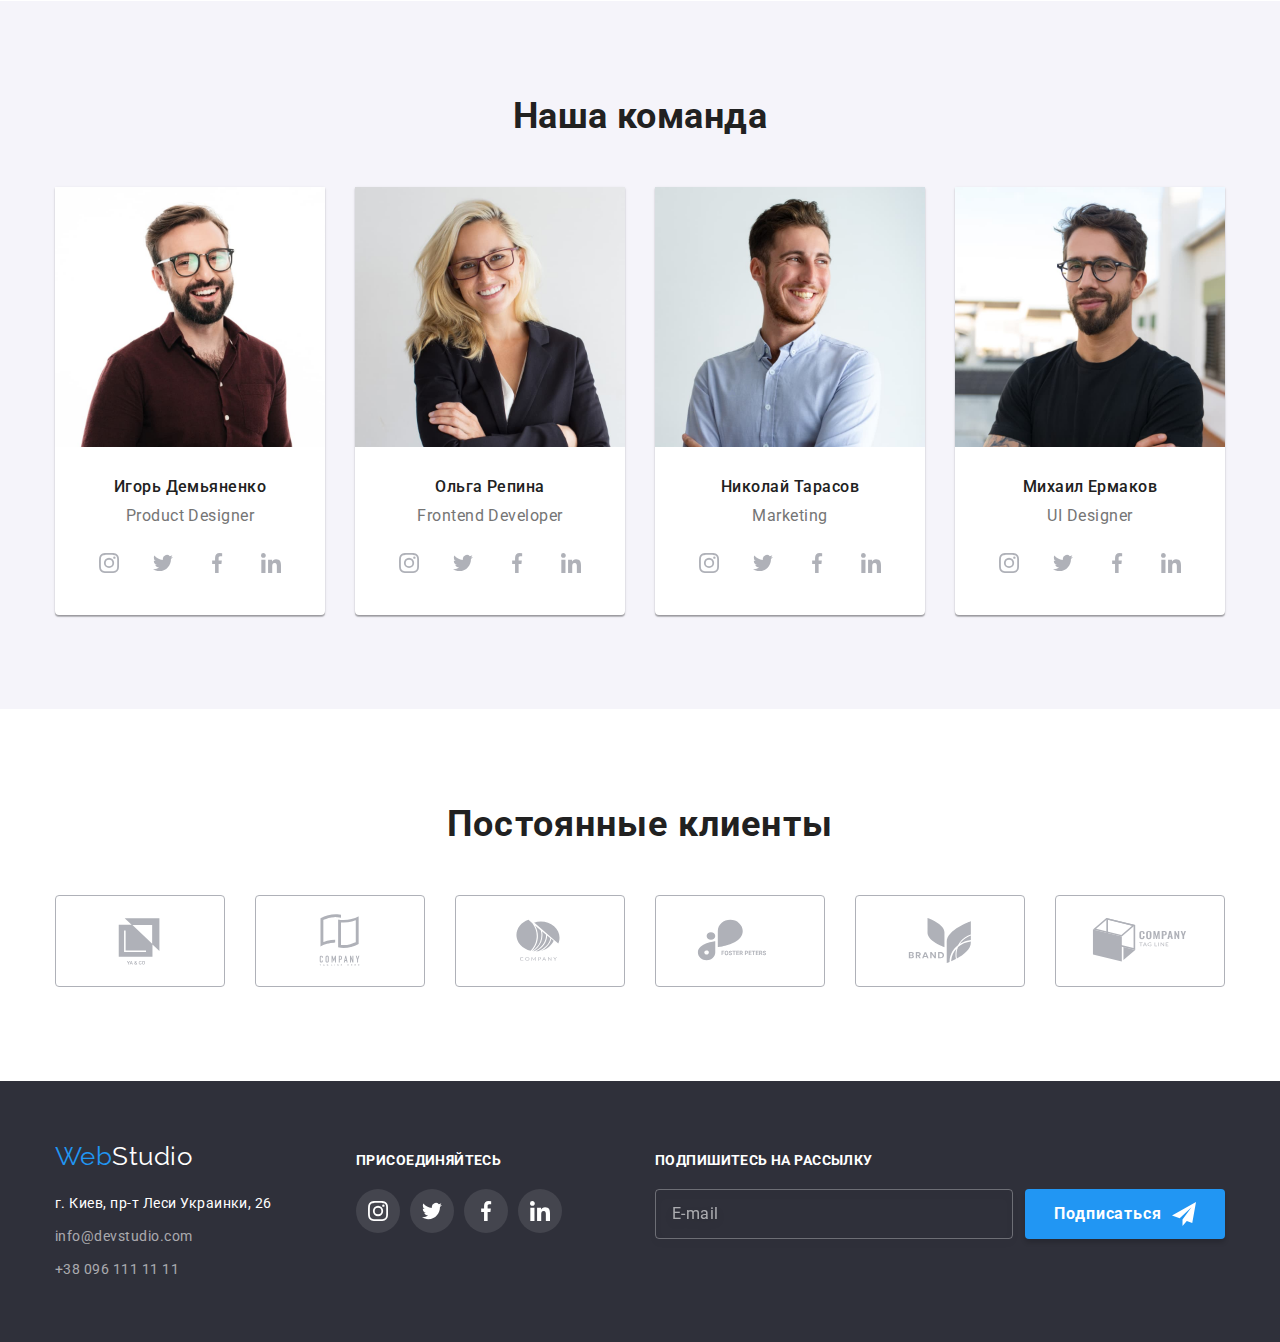
==== commit 04247180: "разметка формы модалки без иконок" ====
--- a/index.html
+++ b/index.html
@@ -328,8 +328,9 @@
                     <label class="modal-label" for="comment">Комментарий</label>
                     <textarea class="modal-textarea" name="comment" id="comment" placeholder="Введите текст"></textarea>
                 </div>
-                <div class="modal-field">
-                    <input class="modal-checkbox" type="checkbox"> Соглашаюсь с рассылкой и принимаю <a href="/">Условия договора</a>
+                <div class="modal-field-checkbox">
+                    <input class="modal-input-checkbox" type="checkbox" name="policy" id="policy">
+                    <label class="modal-checkbox-label" for="policy">Соглашаюсь с рассылкой и принимаю <a class="modal-policy-link" href="">Условия договора</a></label>
                 </div>
                 <button type="submit" class="modal-button btn">Отправить</button>
             </form>
--- a/css/styles.css
+++ b/css/styles.css
@@ -747,3 +747,21 @@
   letter-spacing: 0.01em;
   color: rgba(117, 117, 117, 0.5);
 }
+
+.modal-field-checkbox {
+  display: flex;
+  align-items: center;
+  justify-content: center;
+  margin-bottom: 30px;
+}
+.modal-checkbox-label {
+  margin-left: 8px;
+  font-size: 14px;
+  line-height: 1.71;
+  text-align: center;
+}
+.modal-policy-link {
+  font-size: 14px;
+  line-height: 1.71;
+  color: var(--accent-color);
+}
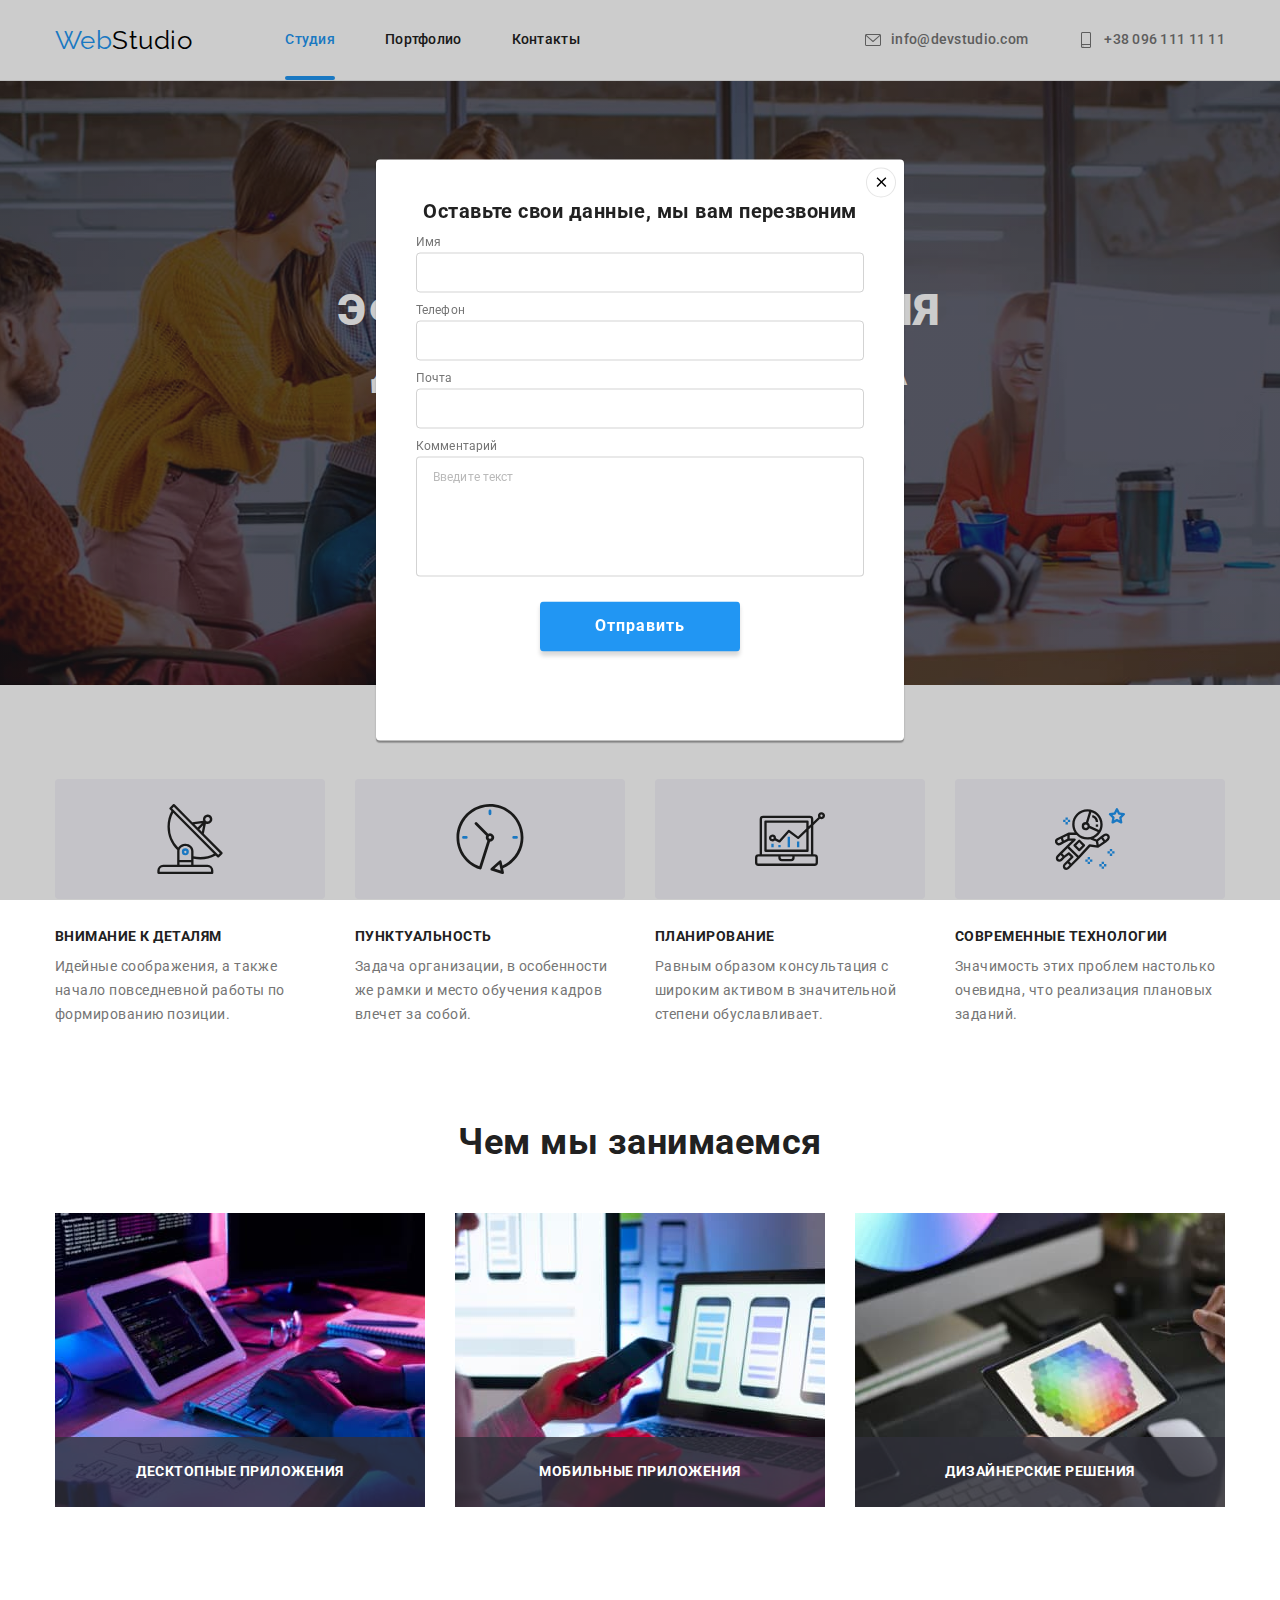
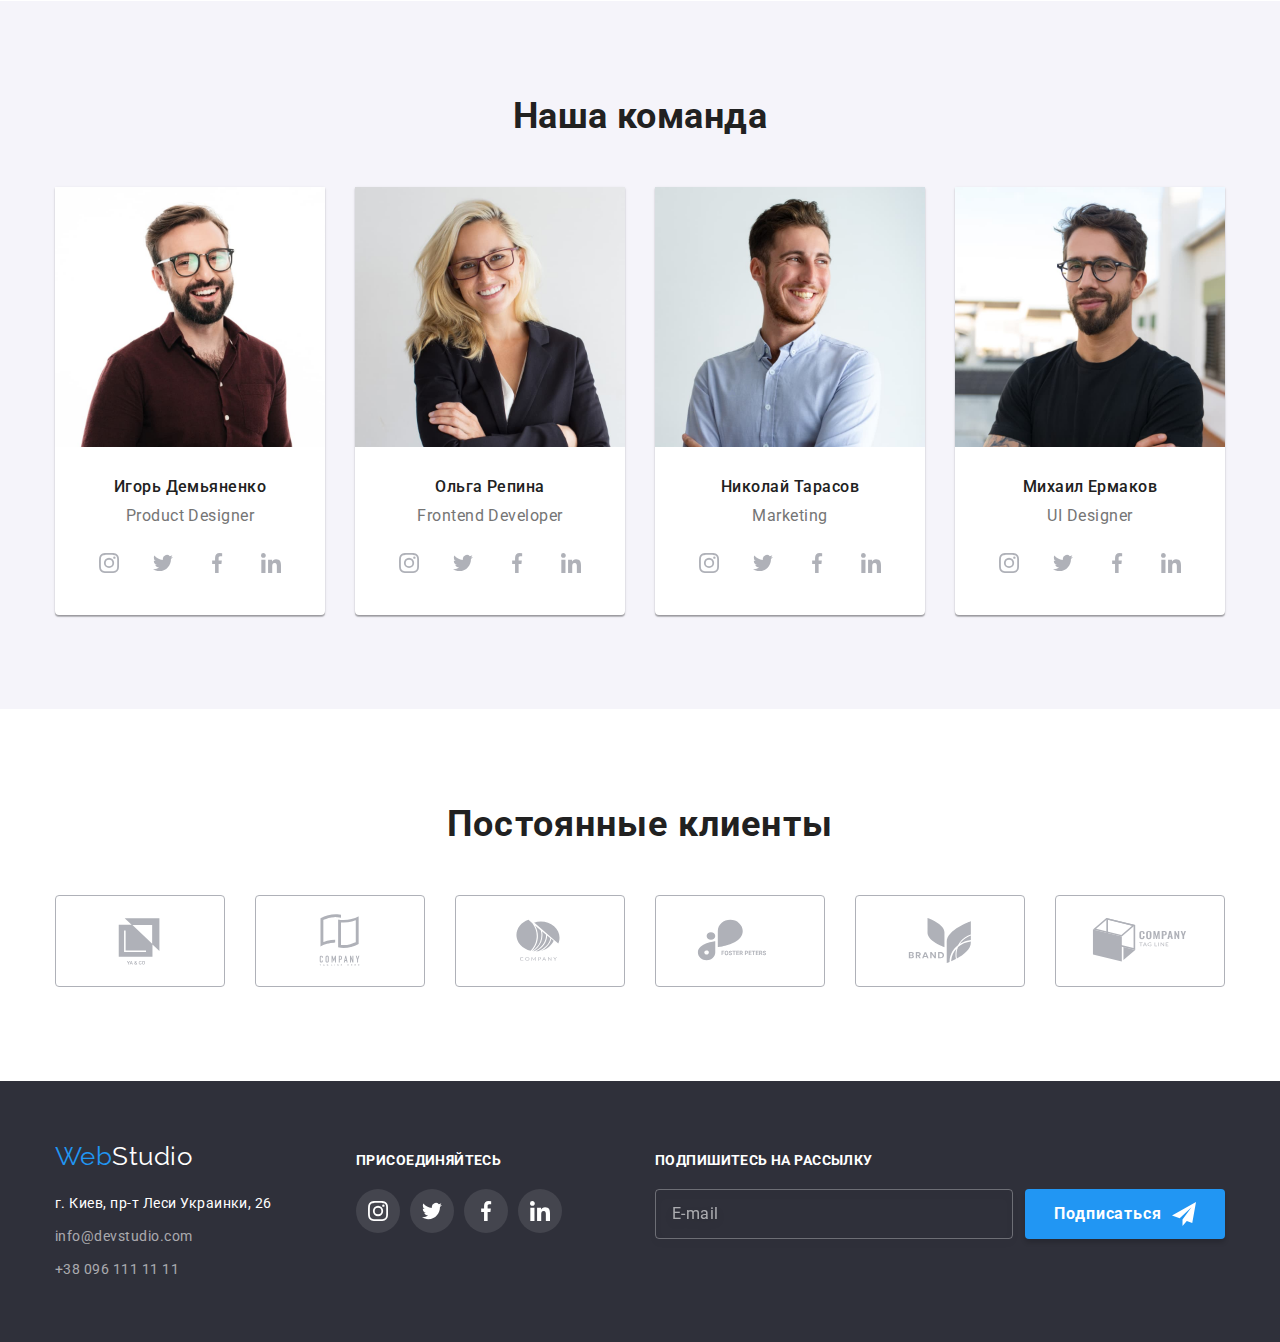
==== commit 6866e9f3: "удалил чек бокс, заново сделать" ====
--- a/index.html
+++ b/index.html
@@ -324,14 +324,11 @@
                     <label class="modal-label" for="user-email">Почта</label>
                     <input class="modal-input" type="email" name="user-email" id="user-email" required>
                 </div>
-                <div class="modal-field">
+                <div class="modal-field comment">
                     <label class="modal-label" for="comment">Комментарий</label>
                     <textarea class="modal-textarea" name="comment" id="comment" placeholder="Введите текст"></textarea>
                 </div>
-                <div class="modal-field-checkbox">
-                    <input class="modal-input-checkbox" type="checkbox" name="policy" id="policy">
-                    <label class="modal-checkbox-label" for="policy">Соглашаюсь с рассылкой и принимаю <a class="modal-policy-link" href="">Условия договора</a></label>
-                </div>
+
                 <button type="submit" class="modal-button btn">Отправить</button>
             </form>
 
--- a/css/styles.css
+++ b/css/styles.css
@@ -707,9 +707,13 @@
   text-align: center;
   color: var(--title-text-color);
 }
+.modal-field {
+    margin-bottom: 10px;
+}
+.modal-field.comment {
+    margin-bottom: 20px;
+}
 .modal-input {
-  margin-bottom: 10px;
-
   width: 100%;
   height: 40px;
   border: 1px solid rgba(33, 33, 33, 0.2);
@@ -731,7 +735,7 @@
   letter-spacing: 0.01em;
 }
 .modal-textarea {
-  margin-bottom: 20px;
+
   padding: 12px 16px;
   width: 100%;
   height: 120px;
@@ -747,21 +751,3 @@
   letter-spacing: 0.01em;
   color: rgba(117, 117, 117, 0.5);
 }
-
-.modal-field-checkbox {
-  display: flex;
-  align-items: center;
-  justify-content: center;
-  margin-bottom: 30px;
-}
-.modal-checkbox-label {
-  margin-left: 8px;
-  font-size: 14px;
-  line-height: 1.71;
-  text-align: center;
-}
-.modal-policy-link {
-  font-size: 14px;
-  line-height: 1.71;
-  color: var(--accent-color);
-}
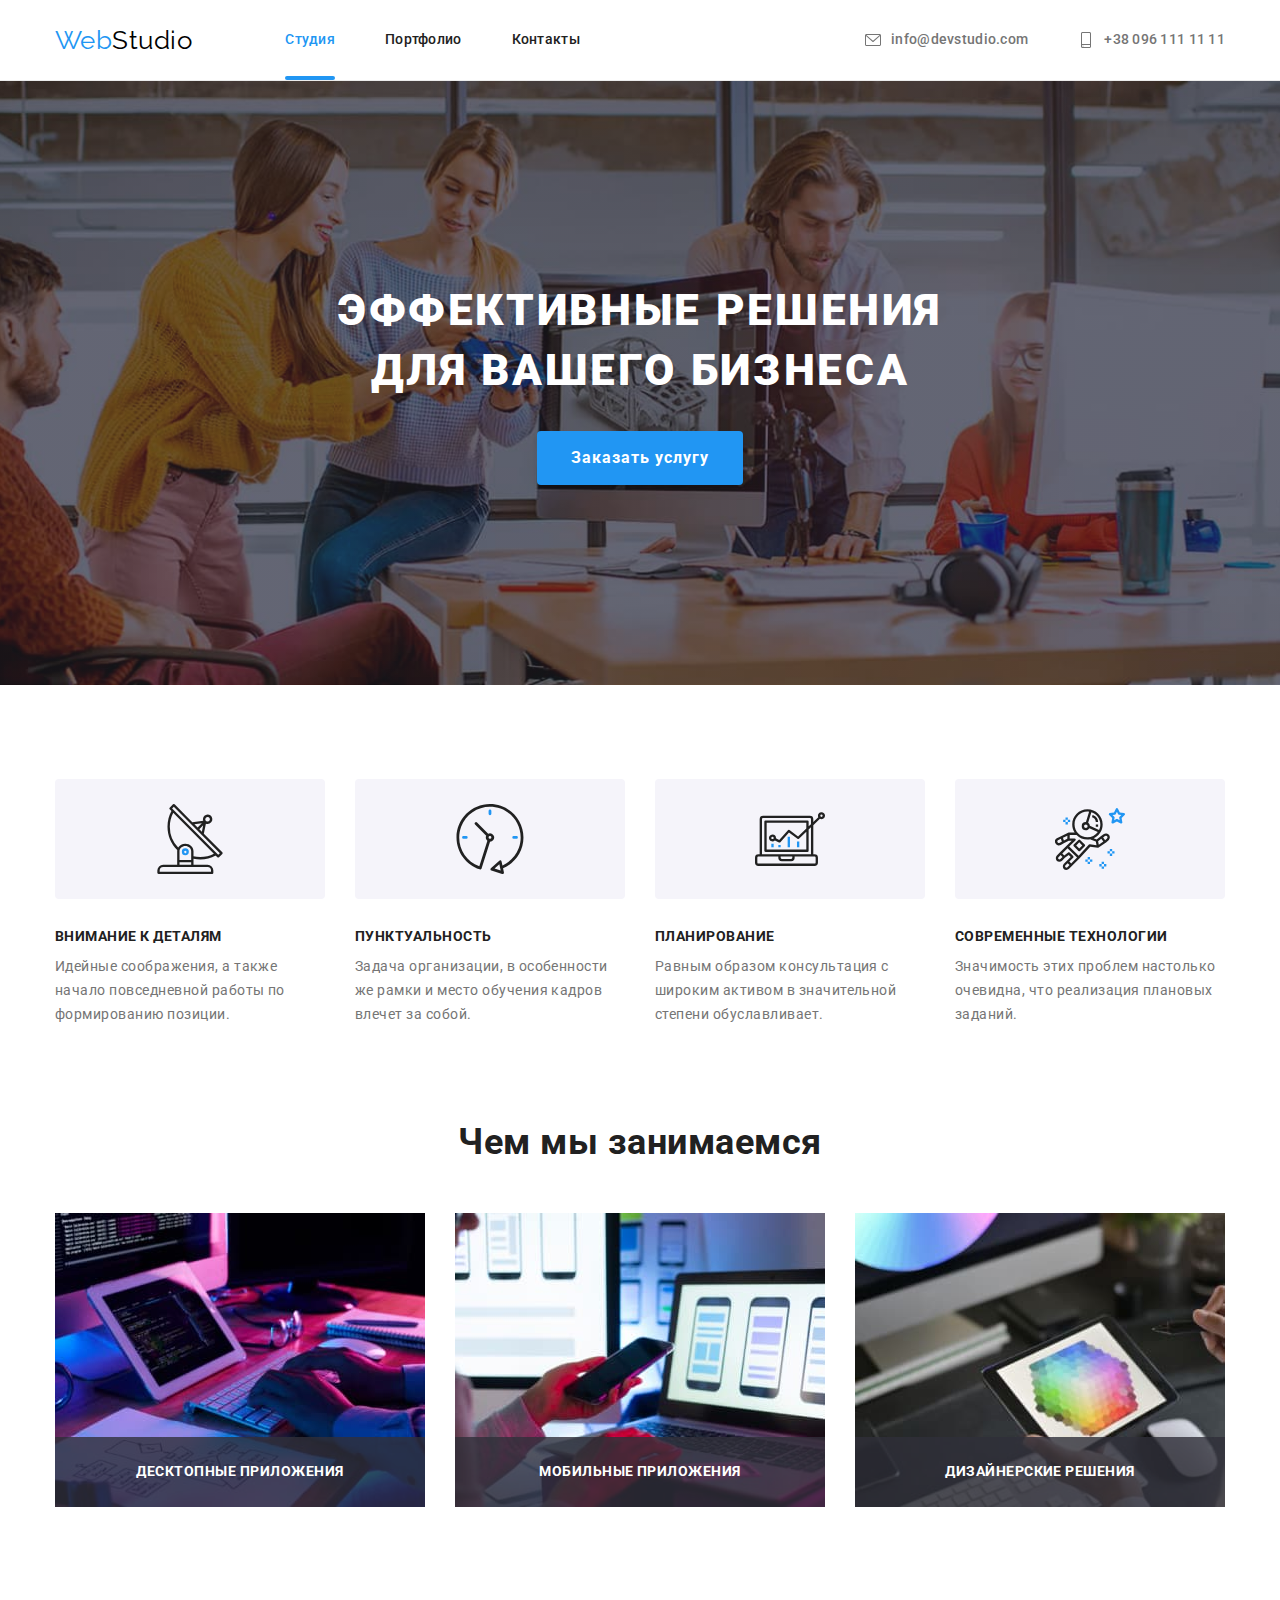
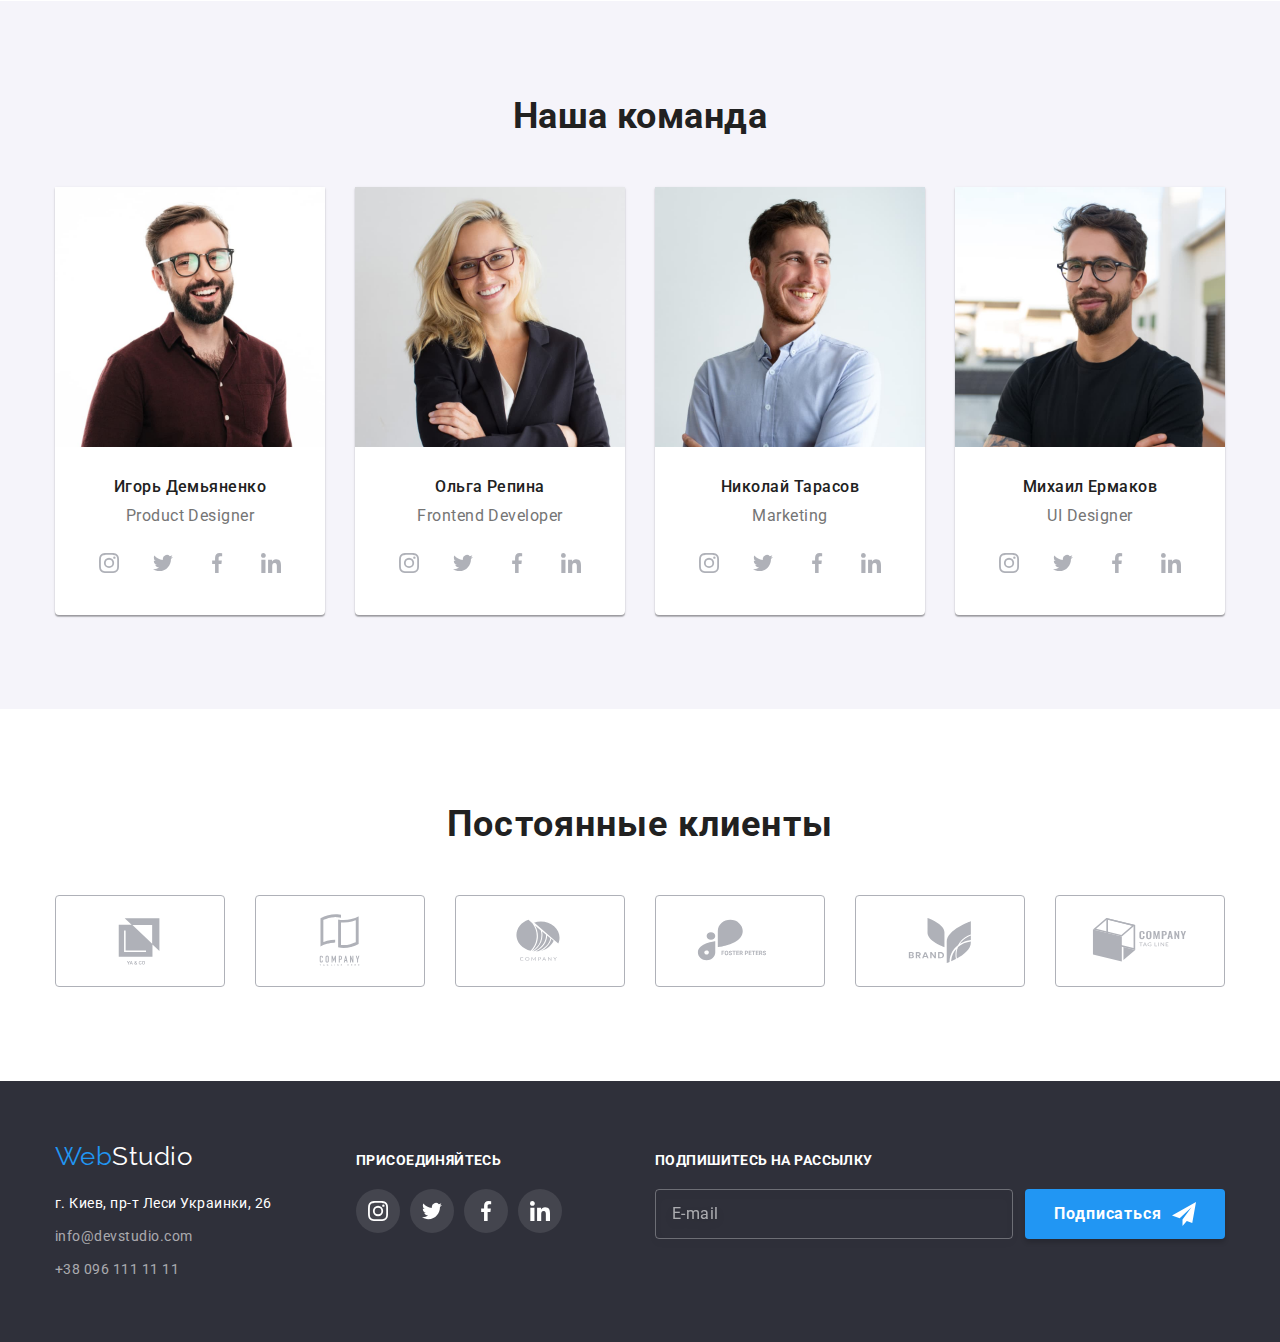
==== commit 55c90ac8: "закончил" ====
--- a/index.html
+++ b/index.html
@@ -292,10 +292,10 @@
                 </ul>
             </div>
             <div class="container-footer-form">
-                <p class="footer-form-text">Подпишитесь на рассылку</p>
                 <form class="footer-form">
-                    <input class="footer-form-input" type="email" name="footer-user-email" placeholder="E-mail"
-                        required>
+                    <label for="email" class="footer-form-text">Подпишитесь на рассылку</label>
+                    <input class="footer-form-input" id="email" type="email" name="footer-user-email"
+                        placeholder="E-mail" required>
                     <button type="submit" class="footer-form-button btn">Подписаться<svg class="footer-form-icon"
                             width="24" height="24">
                             <use href="./images/icons.svg#icon-icon-send"></use>
@@ -305,7 +305,7 @@
         </div>
     </footer>
     <!-- Модальное окно -->
-    <div class="backdrop " data-modal>
+    <div class="backdrop is-hidden" data-modal>
         <div class="modal">
             <button class="close-button"><svg class="close-icon" width="18" height="18" data-modal-close>
                     <use href="./images/icons.svg#icon-close"></use>
@@ -314,20 +314,44 @@
             <form class="modal-form">
                 <div class="modal-field">
                     <label class="modal-label" for="user-name">Имя</label>
-                    <input class="modal-input" type="text" name="user-name" id="user-name" required>
+                    <div class="input-field">
+                        <input class="modal-input" type="text" name="user-name" id="user-name" required>
+                        <svg class="input-icon" width="18" height="18">
+                            <use href="./images/icons.svg#icon-person"></use>
+                        </svg>
+                    </div>
                 </div>
                 <div class="modal-field">
                     <label class="modal-label" for="user-tel">Телефон</label>
-                    <input class="modal-input" type="tel" name="user-tel" id="user-tel" required>
+                    <div class="input-field">
+                        <input class="modal-input" type="tel" name="user-tel" id="user-tel" required>
+                        <svg class="input-icon" width="18" height="18">
+                            <use href="./images/icons.svg#icon-phone-black"></use>
+                        </svg>
+                    </div>
                 </div>
                 <div class="modal-field">
                     <label class="modal-label" for="user-email">Почта</label>
-                    <input class="modal-input" type="email" name="user-email" id="user-email" required>
+                    <div class="input-field">
+                        <input class="modal-input" type="email" name="user-email" id="user-email" required>
+                        <svg class="input-icon" width="18" height="18">
+                            <use href="./images/icons.svg#icon-email-black"></use>
+                        </svg>
+                    </div>
                 </div>
                 <div class="modal-field comment">
                     <label class="modal-label" for="comment">Комментарий</label>
                     <textarea class="modal-textarea" name="comment" id="comment" placeholder="Введите текст"></textarea>
                 </div>
+                <div class="modal-field checkbox">
+                    <input class="input-check visually-hidden" type="checkbox" name="policy" id="policy">
+                    <label for="policy" class="check-text"><span><svg class="icon-check" width="16" height="15">
+                                <use href="./images/icons.svg#icon-check"></use>
+                            </svg>
+                            <svg class="icon-checked" width="16" height="15">
+                                <use href="./images/icons.svg#icon-checked"></use>
+                            </svg></span> Соглашаюсь с рассылкой и принимаю &nbsp<a href="/">Условия договора</a></label>
+                </div>
 
                 <button type="submit" class="modal-button btn">Отправить</button>
             </form>
--- a/css/styles.css
+++ b/css/styles.css
@@ -24,7 +24,7 @@
 .link {
   text-decoration: none;
 }
-.hide-title {
+.visually-hidden {
   position: absolute;
   width: 1px;
   height: 1px;
@@ -502,13 +502,13 @@
   background-color: var(--accent-color);
 }
 .container-footer-form {
-  /* outline: 1px solid tomato; */
   width: 570px;
   margin-left: 93px;
 }
 .footer-form {
   display: flex;
-  align-items: center;
+  flex-wrap: wrap;
+  align-content: center;
 }
 .footer-form-input {
   min-width: 358px;
@@ -698,6 +698,7 @@
   background: #ffffff;
   border: 1px solid rgba(0, 0, 0, 0.1);
   cursor: pointer;
+  transition: fill 250ms cubic-bezier(0.4, 0, 0.2, 1);
 }
 .modal-titile {
   margin-bottom: 12px;
@@ -708,17 +709,49 @@
   color: var(--title-text-color);
 }
 .modal-field {
-    margin-bottom: 10px;
+  margin-bottom: 10px;
 }
 .modal-field.comment {
-    margin-bottom: 20px;
+  margin-bottom: 20px;
+}
+.modal-label {
+  display: block;
+  margin-bottom: 4px;
+
+  font-size: 12px;
+  line-height: 1.17;
+  letter-spacing: 0.01em;
+}
+.input-field {
+  position: relative;
 }
 .modal-input {
+  padding-left: 42px;
   width: 100%;
   height: 40px;
+
   border: 1px solid rgba(33, 33, 33, 0.2);
   border-radius: 4px;
   background-color: transparent;
+  outline: transparent;
+
+  transition: border-color 250ms cubic-bezier(0.4, 0, 0.2, 1);
+}
+.input-icon {
+  position: absolute;
+  top: 50%;
+  left: 12px;
+
+  transform: translateY(-50%);
+  transition: fill 250ms cubic-bezier(0.4, 0, 0.2, 1);
+}
+.modal-input:focus,
+.modal-textarea:focus {
+  border-color: var(--accent-color);
+}
+.modal-input:focus + .input-icon,
+.close-button:hover {
+  fill: var(--accent-color);
 }
 .modal-button {
   display: block;
@@ -726,16 +759,7 @@
   padding: 0;
   height: 50px;
 }
-.modal-label {
-  display: block;
-  margin-bottom: 4px;
-
-  font-size: 12px;
-  line-height: 1.17;
-  letter-spacing: 0.01em;
-}
 .modal-textarea {
-
   padding: 12px 16px;
   width: 100%;
   height: 120px;
@@ -743,6 +767,8 @@
 
   border: 1px solid rgba(33, 33, 33, 0.2);
   border-radius: 4px;
+  outline: transparent;
+  transition: border-color 250ms cubic-bezier(0.4, 0, 0.2, 1);
 }
 .modal-textarea::placeholder {
   font-weight: 400;
@@ -751,3 +777,38 @@
   letter-spacing: 0.01em;
   color: rgba(117, 117, 117, 0.5);
 }
+.modal-field.checkbox {
+  margin-bottom: 30px;
+}
+.check-text {
+  font-size: 14px;
+  line-height: 1.71;
+  display: flex;
+  align-items: center;
+  justify-content: center;
+}
+.check-text a {
+  color: var(--accent-color);
+}
+.check-text span {
+  position: relative;
+  margin-right: 8px;
+}
+.icon-check {
+  display: block;
+  transition: opacity 250ms cubic-bezier(0.4, 0, 0.2, 1);
+}
+.icon-checked {
+  display: block;
+  position: absolute;
+  top: 0;
+  left: 0;
+  opacity: 0;
+  transition: opacity 250ms cubic-bezier(0.4, 0, 0.2, 1);
+}
+.input-check:checked + .check-text .icon-checked {
+  opacity: 1;
+}
+.input-check:checked + .check-text .icon-check {
+  opacity: 0;
+}
